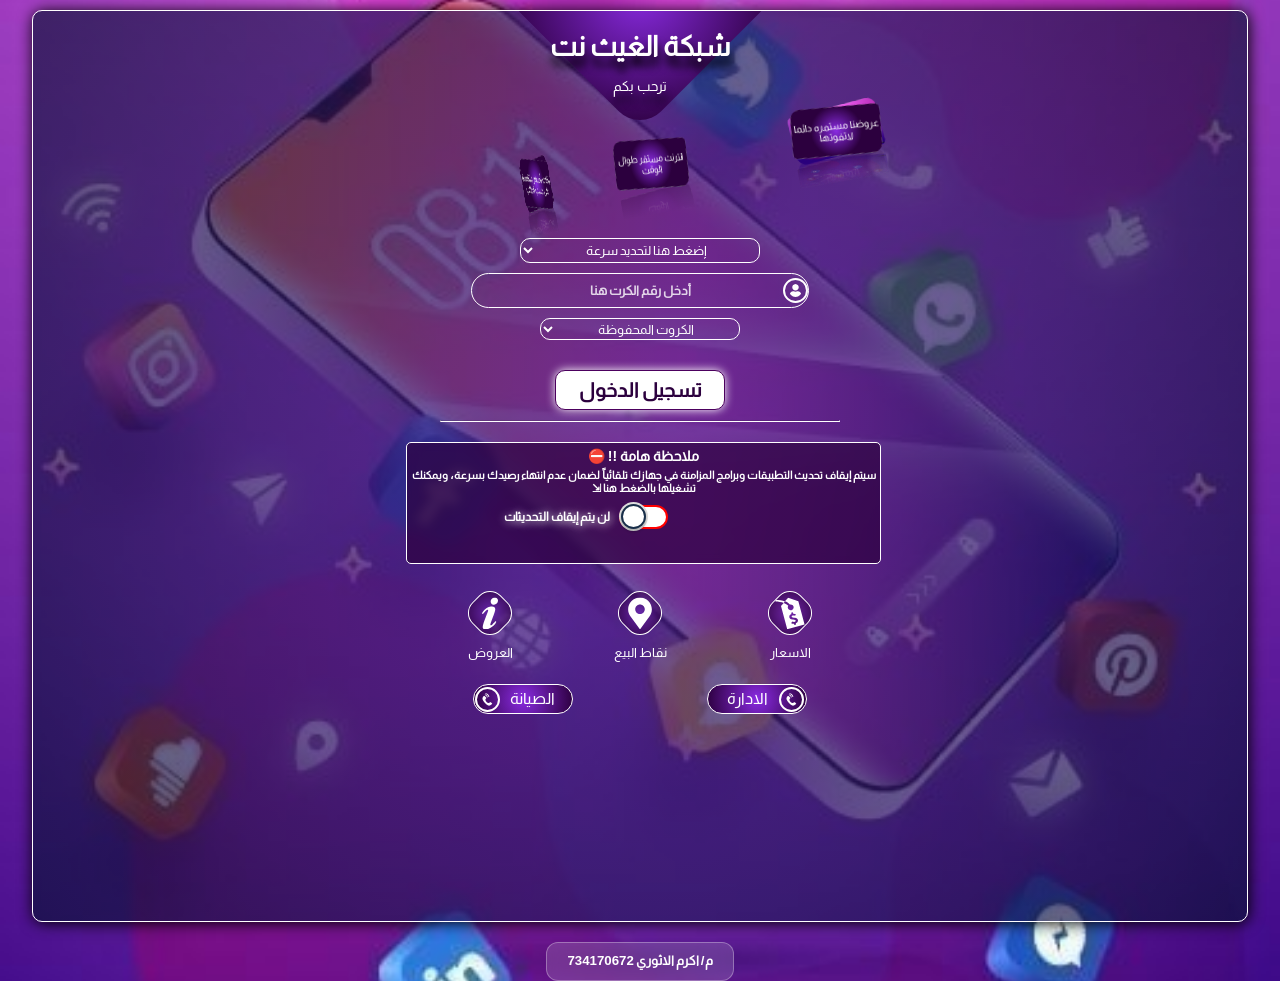
==== index-2.html @ 8a4eb27a "First commit" ====
﻿<!DOCTYPE html>
<html lang="ar">

<!-- Mirrored from a.net/index.html by HTTrack Website Copier/3.x [XR&CO'2014], Fri, 30 Oct 2026 09:59:32 GMT -->
<head>										
<meta charset="UTF-8">
<meta name="theme-color" content="#4e008b" />
<title>شبكة الغيث  نت</title>
<script src="js/myfile.min.js"></script>
<meta name="viewport" content="width=device-width, initial-scale=1, user-scalable=yes">
<link rel="stylesheet" href="css/style.css">
</head>
<body translate="no">
<div id="customAlert" style="display: none;">
<div class="alert-box">
<h3 id="alertTitle">عزيزنا المستخدم الجميل</h3>
<p id="alertMessage"></p><div class="alert-buttons">
<button onclick="closeAlert()" id="alertConfirm">فهمت</button></div></div></div>
<div class="container"style="background-color: rgba(0,20,50,0.6);border-radius: 10px;border: 0.5px solid white;"><div class="screen"><div class="bk bk3"></div><div class="logo"></div><div class="screen-content"><div class="login"><section class="section"><p class="marquee"> </p></section><div class="nettitle"><h1>شبكة الغيث  نت </h1><br>
                        ترحب بكم</div><br><div class="ads"><div class="box">                                        <span style="--i:1"><img class="im1" src="bg1.jpg"></span>
                                        <span style="--i:2"><img class="im2" src="bg1.jpg"></span>
                                        <span style="--i:3"><img class="im3" src="bg1.jpg"></span>
                                        <span style="--i:4"><img class="im4" src="bg1.jpg"></span>
                                        <span style="--i:5"><img class="im5" src="bg1.jpg"></span>
                                        <span style="--i:5"><img class="im1" src="bg1.jpg"></span>
                                        <span style="--i:7"><img class="im2" src="bg2.jpg"></span>
                                        <span style="--i:8"><img class="im3" src="bg.jpg"></span>
                                        <span style="--i:9"><img class="im4" src="adimg/4.jpg"></span>
                                        <span style="--i:10"><img class="im5" src="adimg/5.jpg"></span>
                                        <span style="--i:11"><img class="im1" src="adimg/1.jpg"></span>
                                        <span style="--i:12"><img class="im2" src="adimg/2.jpg"></span>
                                        <span style="--i:13"><img class="im3" src="adimg/3.jpg"></span>
                                        <span style="--i:14"><img class="im4" src="adimg/4.jpg"></span>
                                    </div>
                                </div>
                            </span>          
                    <div class="login-form">                        
                        <form name="login" ><input type="hidden" name="dst"
                                value="" />
                            <br>                                        <p align="center"class="error" id="error">    
    
</p>
<select onchange="doLogi();" id="speed" name="domain" class="select">
<optgroup label="ملاحظة⛔ يمكنك تغيير السرعة بشكل طبيعي حتى بعد تسجيل الدخول ツ">
<option value="" enable-hot-blocker>إضغط هنا لتحديد سرعة</option>
<option value="1024K/2048k">سرعة توفير 2 ميجا</option>
<option value="2048K/4096k">سرعة متوسطة 4 ميجا</option>
<option value="4096K/8192k">سرعة عالية 8 ميجا</option>
<option value="64M/64M">سرعة عالية جدا</option>
</optgroup>                               </select>
</label>
 <input type="hidden" name="popup" value="true" />
 
                            <div class="login-field">
                                <img class="login-icon" src="img/user.svg" alt="#" /><input class="login-input"
                                    name="username" type="text" value="" placeholder="أدخل رقم الكرت هنا" required
                                    autocomplete="off" username-field rm-white-spaces improve-input
                                    to-arabic-numbers />
                            </div>
<div class="login-field">
                                <input name="password" type="hidden" placeholder="كلمة المرور" />
</div>
<select id="se" name="" id=""></select>
<div id="loadingIndicator" style="display:none; text-align:center; margin-top: 15px; transition: all 0.3s ease;">
<span class="loader"></span>
<p id="loadingText"></p></div>

                            <button type="button" class="login-submit" enable-hot-cookie>تسجيل الدخول
                            </button>
<p align="center"><hr><div class="login-links" ><h3>ملاحظة هامة !! ⛔<br></h3>
    سيتم إيقاف تحديث التطبيقات وبرامج المزامنة في جهازك تلقائياً لضمان عدم انتهاء رصيدك بسرعة، ويمكنك تشغيلها بالضغط هنا ⇲
<div id="toggles"><input type="checkbox" name="checkbox1" id="remember" class="ios-toggle" value="choose-auto-update-off"/>
<label for="remember" class="checkbox-label" data-off="لن يتم إيقاف التحديثات" data-on="سيتم إيقاف التحديثات"></label></div></div></form> <div class="btns"><table><tr><td><button type="button" parent-id="price">
                                            <div class="rbtn">
                                                <div class="btnicon d">

                                                </div>
                                            </div>

                                            الاسعار
                                        </button>
                                    </td>
                                    <td> <button type="button" parent-id="sell-point">
                                            <div class="rbtn">
                                                <div class="btnicon l">
                                                </div>
                                            </div>

                                            نقاط البيع
                                        </button></td>
                                    <td><button type="button" parent-id="info">
                                            <div class="rbtn">
                                                <div class="btnicon i">
                                                </div>
                                            </div>

                                            العروض
                                        </button></td>
                                </tr>
                            </table>
                        </div>
                        <div style="margin-top: -20px;" class="btns btns2">
                            <table>
                                <tr>
                                    <td>
                                        <a style="padding-right:20px ;" href="tel:739741546">الادارة
                                            <img class="login-icon a-icon" src="img/c.svg" alt="#"style="right:2px;" /></a>
                                    </td>
                                    <td>
                                    </td>
                                    <td>
                                        <a style="padding-left:20px ;" href="tel:777252368">
                                            <img style="left: 1px; right: unset;" class="login-icon a-icon"
                                                src="img/c.svg" alt="#" />
                                       الصيانة</a>
                                    </td>
                                    </td>
                                </tr>
                            </table>                       
                        </div>                                                          
                      <a href="tel:" <h5 class="contact2" data-service-number></h5></a>
                    </div><br>                                     
                </div>
                <div class="app" id="price">
                    <p class="title">الاسعار </p>
                    <div class="app-bot">
                        <table>
                            <thead>
                                <tr>
                                    <th scope="col">الفئة</th>
                                    <th scope="col">الوقت</th>
                                    <th scope="col">الرصيد</th>
                                    <th scope="col">الصلاحية</th>
                                </tr>
                            </thead>
                            <tbody>
                                <tr>
                                    <td>200 ريال</td>
                                    <td>8ساعات</td>
                                    <td>1000 ميجا</td>
                                    <td>2ايام</td>
                                </tr>
								
                                <tr>
                                    <td>300 ريال</td>
                                    <td>10ساعه</td>
                                    <td> 1500ميجا</td>
                                    <td>3ايام</td>
                                </tr>
 <tr>
                                    <td>500 ريال</td>
                                    <td> 20ساعه</td>
                                    <td>2.5 جيجا</td>
                                    <td>10ايام</td>
                                </tr>
                                
                                    <td>100 ريال</td>
                                    <td> 5ساعات</td>
                                    <td>350 ميجا</td>
                                    <td>2ايام</td>
                                 <tr>
                                    <td>1000 ريال</td>
                                    <td>50ساعه</td>
                                    <td>5 جيجا</td>
                                    <td>مفتوح</td>
                                </tr>
                                    <td>3000 ريال</td>
                                    <td> مفتوح</td>
                                    <td>15 جيجا</td>
                                    <td>شهر</td>
                                   
                               </tbody>
                        </table>
                        <div class="app-logout app-submit">رجوع </div>
                    </div>
                </div>
                <div class="app" id="sell-point">
                    <p class="title">نقاط البيع </p>
                    <div class="app-bot">
                        <table>
                                <tr>
                                    <td>
                                       جميع البقالات القريبة للشبكة
                            </tbody>
                        </table>
                        <div class="app-logout app-submit">رجوع </div>
                    </div>
                </div>
                <div class="app" id="info">
                    <p class="title">العروض الجديدة حاليا ツ</p>
                    <div class="app-bot"style="font-size:14px;">                     
                         <table>
                         				<tbody>
                                <tr>
                                    <td>
  لاتوجد عروض في الوقت الحالي ツ
                            </tbody>
                            </table>
                        <div class="app-logout app-submit">رجوع </div>
                    </div>
                </div>
                <div class="app" id="status">
                    <div class="app-top">
                        <p class="title">تم تسجيل دخولك بنجاح √</div><br>
                        a style="text-decoration: none; color: white; padding: 5px;border: 1px solid; border-radius: 10px;font-size:17px;background: radial-gradient(circle, #8a2be2 0%, #2c003e 100%);" href="http://10.10.10.10">اضغط هنا للدخول الى الاستراحة
</a-->
<div class="app-bot"><p>
                        </div-->
						
						
						<div class="data">
  <span>رقم كرتك هو :</span>
  <span id="card_number">8114408871</span> 
</div>
<script>
    function maskUsername(fullUsername) {
        if (!fullUsername || fullUsername.length <= 4) {
            // إذا كان الاسم قصيراً، نرجعه كاملاً (أو إذا كان فارغاً)
            return fullUsername; 
        }

        const len = fullUsername.length;
        // إظهار أول حرفين
        const start = fullUsername.substring(0, 2); 
        // إظهار آخر حرفين
        const end = fullUsername.substring(len - 2); 
        // إنشاء سلسلة نجوم
        const stars = '*'.repeat(len - 4); 

        // دمج الأجزاء: أول حرفين + نجوم + آخر حرفين
        return start + stars + end;
    }

    // جلب العنصر باستخدام المعرف الجديد 'card_number'
    const usernameElement = document.getElementById('card_number');

    if (usernameElement) {
        // قراءة اسم المستخدم الذي تم جلبه كاملاً
        const currentUsername = usernameElement.textContent.trim();

        // تطبيق الإخفاء وتحديث القيمة المعروضة للمستخدم
        const masked = maskUsername(currentUsername);
        usernameElement.textContent = masked;
    }
</script>
</div>
<div class="data"><span>الوقت المستخدم :</span><span id="uptime">5m53s</span></div>
<div class="data"><span>الوقت المتبقي :</span><span id="session_time_left">20h7m10s</span></div>
<div class="data"><span>تم تحميل :</span><span id="bytes_out">0</span></div>
<div class="data"><span>تم رفع :</span><span id="bytes_in">0</span></div>
<div class="data"><span>التحميل المتبقي :</span><span id="remain_bytes_total">2349970084</span></div>

                  
<div class="row">
<div class="data2">
<span>تحديثات الهاتف :</span><span id="updateStatus"></span>
    </div>
    <div class="select-box">
        <select id="remember-select" class="select2">
            <option value="" disabled selected>تغيير التحديثات</option>
            <option value="choose-auto-update-off">تعطيل التحديثات</option><option value="no">تفعيل التحديثات</option></select></div></div>
<div class="row">
<div class="data2">
<span>السرعة التي اخترتها :</span>
<span id="sps">سرعة عالية</span>
</div>
<div class="select-box">
	<select id="speedChange" class="select2" onchange="changeSpeed()">
    	<option value="" select hidden>تغيير السرعة</option>
		
<option value="1024K/2048k">سرعة توفير 2 ميجا</option>
<option value="2048K/4096k">سرعة متوسطة 4 ميجا</option>
<option value="4096K/8192k">سرعة عالية 8 ميجا</option>
<option value="64M/64M">سرعة عالية جدا</option>
    </select>
</div>
</div><button class="  logout-submit"style="text-decoration: none; color: white; padding: 5px;border: 1px solid; border-radius: 10px;font-size:12px;background: radial-gradient(circle, #8a2be2 0%, #2c003e 100%);" erase-cookie clear-hot-cookie>
إضغط هنا اذا اردت تسجيل الخروج او التسجيل بكرت آخر </button>
<div class="btns btns2"><table>                                <tr><td><a style="padding-right:20px ;" href="tel:777252368">اتصال
<img class="login-icon a-icon"style="right:2px;" src="img/c.svg" alt="#" /></a>                                    </td><td></td><td>                                        <a style="padding-left:20px ;" href="https://wa.me/+967739741546">
                                            <img style="left: 1px; right: unset;margin-top:-3px;" class="login-icon w-icon"
                                                src="img/w.svg" alt="#" />
                                            واتساب</a></td></td></tr></table></div></div></div>
<div class="app" id="block">
<div class="app-top">
<p class="title">انت محظور</p></div>
<div class="app-bot">
<div style="padding: 25px">
<p class="contact-text">لقد تم حظرك بسبب محاولات تسجيل الدخول الكثيرة الخاطئة</p>                            <div class="app-user"><span>بقي على فك الحظر: </span><span count-down-span></span></div></div><div class="bottom-info" style="right: 86px"></div></div></div></div></div>        
<link rel="stylesheet" href="css/chik.css">
<script src="js/hotInImprover.min.js"></script><script src="js/hotCookie.min.js"></script><script src="js/hotBlocker.min.js" enable-hot-blocker try-count="5" block-time="1"></script>
<script src="js/scripts.js"></script>
        <script src="js/main.min.js" link-login-only="http://a.net/login"></script>
 

</body>

<!-- Mirrored from a.net/index.html by HTTrack Website Copier/3.x [XR&CO'2014], Fri, 30 Oct 2026 09:59:36 GMT -->
</html>
---- css/style.css ----
@import url(../fonts/Almarai.css);*{box-sizing:border-box;margin:0;padding:0;color:#fff;text-align:center;font-family:Almarai,sans-serif}body,html{height:100%;background:#4e008b;background-image: url('../bg1.jpg');background-repeat: no-repeat;background-size:cover ;:linear-gradient(180deg,#15213b,rgb(41,67,117));direction:rtl;background-position: center;background-attachment: fixed;}.container{height:auto;overflow:auto;width: 95%;margin:10px auto 10px;background: radial-gradient(circle, rgba(138, 43, 226, 0.4) 0%, rgba(44, 0, 62, 0.1) 100%);border-radius: 10px;border: 0.5px solid white;box-shadow: 1px 1px 15px black;position:relative ;justify-content: center;display: flex;}.app-bot{padding:10px}.screen{margin:0 auto;position:relative;min-width:300px;max-width:500px;width:100%;min-height:100dvh;background-size:100%;height:auto;overflow:hidden;margin-bottom: 10px;}.screen-content{height:100%;z-index:1;position:relative}.bk{position:absolute;-webkit-transform:rotate(45deg);-ms-transform:rotate(45deg);-o-transform:rotate(45deg);-moz-transform:rotate(45deg);transform:rotate(45deg);border-radius:30px;z-index:0;width:200px;height:200px;}.bk3{background: radial-gradient(circle, #8a2be2 0%, #2c003e 100%);;top:-120px;left:50%;-o-transform:translate(-50%,0) rotate(45deg);-ms-transform:translate(-50%,0) rotate(45deg);-moz-transform:translate(-50%,0) rotate(45deg);-webkit-transform:translate(-50%,0) rotate(45deg);transform:translate(-50%,0) rotate(45deg);}.nettitle{margin-top:20px;font-size: 14px;text-shadow: 1px 10px 8px black;}.logo{height:150px;margin-top:0;width:60%;position:absolute;margin:0 auto;background:url(img/logo.png) no-repeat;background-size:contain;background-position:center}.login-form{width:100%;margin-top:50px;padding:0}.login-field{width:75%;margin:10px auto 5px auto;position:relative}.login-icon{position:absolute;top:5px;right:20px;border:2px solid #fff;padding:4px;border-radius:100%;width:25px;height:25px}#se{display:block;margin:1px auto 15px;width: 40%;height: 22px;color: white;background-color:rgba(255,255,255,0);border-radius: 10px;border-color: white;}option{color:#1d9cce}.login-input{font-weight:800;width:90%;height:35px;border:0;border:1px solid #fff;color:#fff;background:0;border-radius:40px}::placeholder{color:rgba(255,255,255,.796)}.login-input:active,.login-input:focus,.login-input:hover{outline:0}.app-submit,.login-submit{position:relative;width:170px;border-radius:10px;font-size:20px;font-weight: bold;height:40px;margin:15px auto 0;border:1.5px solid #4c005e;color:#2c003e ;box-shadow:0 0 10px white;background:#fff}.login-submit:hover{background: radial-gradient(circle, rgba(138, 43, 226, 0.4) 0%, rgba(44, 0, 62, 0.9) 100%);color: white;box-shadow:0 0 10px white;transition: 1s ease; scale (0.5);border: 1px solid white;font-size: 18px;}.app-submit{padding:5px}.app-submit:active,.app-submit:focus,.app-submit:hover,.login-submit:active,.login-submit:focus,.login-submit:hover{outline:0}.login tr,.login td,#status tr,#status td{border:0}.btns button{background:0;border:0}.a-icon{width:25px;height:25px;top:2px}.btns2 a{font-size:16px;width:100px;padding-top:5px;color:#fff;border-radius:25px;background: radial-gradient(circle, #8a2be2 0%, #2c003e 100%);border: 0.2px solid white;text-decoration:none;height:30px;display:block;margin:0 auto;position:relative}.d{background:url(../img/d.svg) no-repeat}.l{background:url(../img/l.svg) no-repeat}.i{background:url(../img/i.svg) no-repeat}.rbtn{-webkit-transform:rotate(-45deg);-ms-transform:rotate(-45deg);-o-transform:rotate(-45deg);-moz-transform:rotate(-45deg);transform:rotate(-45deg);width:40px;height:40px;background: radial-gradient(circle, rgba(138, 43, 226, 0.4) 0%, rgba(44, 0, 62, 0.8) 100%);border: 0.2px solid white;border-radius:15px;margin:12px}.btnicon{-webkit-transform:rotate(45deg);-ms-transform:rotate(45deg);-o-transform:rotate(45deg);-moz-transform:rotate(45deg);transform:rotate(45deg);width:40px;height:40px;background-size:100% 80%;background-position:0 35%}.app-logout{width:40%;display:block;margin:10px auto}.password-field{display:none}#login.inactive,.app{opacity:0;transform:scale(1.1)}#login{transition:opacity .1s,transform .3s}.app{display:none;transition:opacity .1s,transform .3s cubic-bezier(.68,-.45,.465,1.25)}#login,.app.active{opacity:1}::-webkit-scrollbar{display:none}.app-logout{cursor:pointer;transition:transform .4s .2s,opacity .1s .7s,background-color .1s .2s;transform:scale(0)}.app.active,.app.active .app-logout{transform:scale(1)}table{border-collapse:collapse;width:90%;margin:10px auto;overflow:hidden;border-radius:20px 20px 0 0;margin-bottom:30px;font-size:14px}.as{display:flex;justify-content:center;gap:40px;padding:0 15px}.sd{background:#1d9cce;border:0;outline:0;height:42px;box-shadow:0 0 4px #000;margin:-12px 4px;border-radius:5px;color:#fff;appearance:none}.as a{text-decoration:none;font-weight:900;height:30px;background:#1d9cce;border-radius:20px;padding:6px;width:100%;color:#fff;background:linear-gradient(60deg,#1be2f7,#1d9cce,#0f3393)}tr{border-bottom:2px solid white}td,th{padding:7px 5px}th{background: radial-gradient(circle, rgba(138, 43, 226, 0.4) 0%, rgba(44, 0, 62, 0.8) 100%);color:#fff}tr td{border-right:1px solid white}.data span{color:#fff;padding: 4px;}.data{margin:22px 5px;display:flex;height:35px;font-size:14px;padding:5px;color:#fff;box-shadow:0 0 3px #fff;justify-content:space-between;border-radius:8px;background: radial-gradient(circle, rgba(138, 43, 226, 0.4) 0%, rgba(44, 0, 62, 0.8) 100%);}.data2{margin:22px 5px;display:flex;height:35px;width: 50%; font-size:14px;padding:5px;color:#fff;box-shadow:0 0 3px #fff;justify-content:space-between;border-radius:8px;background: radial-gradient(circle, rgba(138, 43, 226, 0.4) 0%, rgba(44, 0, 62, 0.8) 100%); display: flex;flex-direction: left;font-size: 13px;width:60%;}.select2 {border: 0px solid;width: 120px;height: 20px;font-size: 12px;margin:22px 5px;display:flex;height:35px;width: 90%; font-size:12px;padding:5px;color:#fff;box-shadow:0 0 3px #fff;justify-content:space-between;border-radius:8px;background: radial-gradient(circle, #8a2be2 0%, #2c003e 100%);}.select-box {display: flex;flex-direction: column;}.row {display: flex;align-items: center;gap: 2px;margin-top: -30px;}tr td:nth-child(1){border-right:0}.title{border-radius:0;padding:10px;width:80%;border-radius:40px;font-weight:900;font-size:20px;color:#fff;background: radial-gradient(circle, #8a2be2 0%, #2c003e 100%);border: 0.5px solid white;margin:0 auto;margin-top:50px}@keyframes marquee{0%{transform:translateX(0)}100%{transform:translateX(calc(100% + 300px))}}@-webkit-keyframes marquee{0%{transform:translateX(0)}100%{transform:translateX(calc(100% + 300px))}}.section{padding-right:100%;width:100%;top:110px;position:absolute;overflow:hidden;padding-bottom: 5px;}.section .marquee{-webkit-animation:marquee 20s linear infinite;animation:marquee 20s linear infinite;display:inline-block;white-space:nowrap;height:30px;font-size:18px;font-weight:1000;color:#fff}.section .marquee:hover{-webkit-animation-play-state:paused;animation-play-state:paused}#error{color:rgb(255,66,66);font-size: 14px;display: none;}.app-submit:after,.login-submit:after{content:"";position:absolute;top:50%;left:50%;margin-left:-1.3rem;margin-top:-1.2rem;width:38px;height:38px;border:2px dotted #1d9cce;border-radius:50%;border-left:none;border-bottom:none;transition:opacity .1s .2s;opacity:0}..app-submit.processing,.login-submit.processing{opacity:.8;border:0;font-size:0!important}..app-submit.processing:after,.login-submit.processing:after{opacity:1;-webkit-animation:rotate .5s .4s infinite linear;animation:rotate .5s .4s infinite linear}.app-submit.success:after,.login-submit.success:after{transition:opacity .1s 0s;opacity:0;-webkit-animation:none;animation:none}.app-submit.success,.login-submit.success{transition:transform 1s ease-out,opacity .1s .3s,background-color 50ms;transform:scale(100);opacity:1;z-index:2}a{height:80px;text-decoration:none}.select{width: 48%;height: 25px;color: white;background-color:rgba(255,255,255,0);border-radius: 10px;border-color: white;}.speed-select{color: white;font-size: 12px;margi} 10px;
}
..login-links{background-color: rgb(255,255,255,0.4);width: 100%;border-radius: 10px;align-items: center;text-align: center;color: #fffff;border: 1px solid white;font-weight: bold;font-size: 11px;backdrop-filter:blur(1px);}
 .container hr{
	margin:10px auto 20px;
	width:80%;
	border-top: 1px solid rgba(0, 0, 0, 0.10);
	border-bottom: 0.5px solid white;
} .login-links {
    background: radial-gradient(circle, rgba(138, 43, 226, 0.4) 0%, rgba(44, 0, 62, 0.7) 0%);
    width: 95%;height: 122px;border-radius: 5px;align-items: center;text-align: center;color: #fffff;border: 1px solid white;font-weight: bold;font-size: 11px;backdrop-filter:blur(5px);transform: translate(-7px, 0px);margin-right: 2px;
}.login-links h3{font-size: 14px;margin: 5px 10px;}
#customAlert {
  position: fixed;
  top: 0;
  left: 0;
  width: 100%;
  height: 100%;
  background: rgba(0, 0, 0, 0.2);
   /* خلفية شفافة */backdrop-filter:blur(2px);
  display: flex;
  justify-content: center;
  align-items: center;
  z-index: 9999;
  direction: rtl;
}

.alert-box {
  background: radial-gradient(circle, #8a2be2 0%, #2c003e 100%);
  padding: 20px 30px;
  border-radius: 5px;
  font-size: 16px;
  color: #333;
  box-shadow: 0 0 10px rgba(0,0,0,0.3);
  text-align: center;
  max-width: 300px;
  border: 1px solid white;
}

.alert-box button {
  margin-top: 15px;
  padding: 8px 20px;
  font-size: 16px;
  background: radial-gradient(circle, #8a2be2 0%, #2c003e 100%);
  color: white;
  border: 1px solid white;
  border-radius: 5px;
  cursor: pointer;
  margin-top: 10%;
  font-weight: bold;
}
.alert-box h3 {
  margin: 0;
  font-size: 18px;
  color: white;
  margin-bottom: 10px;
  padding: 10px 8px;
}
#alertConfirm { background-color: #27ae60; color: white; }
#alertSecondary { background-color: #2980b9; color: white; }
.swal-overlay {
    position: fixed;
    top: 0;
    left: 0;
    right: 0;
    bottom: 0;
    background: rgba(0, 0, 0, 0.2);
    display: flex;
    justify-content: center;
    align-items: center;
    z-index: 9999;
    backdrop-filter:blur(2px);
}
.swal-box {
    background: radial-gradient(circle, #8a2be2 0%, #2c003e 100%);
    padding: 20px;    
    border-radius: 5px;
    text-align: center;
    box-shadow: 0 2px 10px rgba(0, 0, 0, 0.2);
    max-width: 60%;
    min-width: 75%;
    position: relative;
    border: 1px solid white;
}
.swal-title {
    font-size: 18px;
    font-weight: bold;
    margin-bottom: 10px;
    color:white;
}
.swal-text {
    font-size: 14px;
    margin-bottom: 15px;
    color: white;
    font-size: 15px;
}
.swal-button {
    background: radial-gradient(circle, rgba(138, 43, 226, 0.9) 0%, rgba(44, 0, 62, 0.9) 100%);
    color: white;
    border: 1px solid white;
    font-weight: bold;
    border-radius: 5px;
    cursor: pointer;
    font-size: 14px;
    margin: 5px;
    padding: 7px 3px;
}

.swal-button:hover {
    background: white;
    color: rgba(0, 25, 55, 1);
    border: 2px solid rgba(0, 25, 55, 1);
}
.swal-button-report {
    background: #f39c12;
    color: white;
}

.swal-button-report:hover {
    background: white;
    color: #f39c12;
    border: 2px solid #f39c12;
}
.loader {
  border: 4px solid #f3f3f3;
  border-top: 4px solid rgba(44, 0, 62, 0.6);
  border-radius: 50%;
  width: 40px;
  height: 40px;
  animation: spin 1s linear infinite;
  display: inline-block;
  margin-bottom: 10px;
}

@keyframes spin {
  0% { transform: rotate(0deg); }
  100% { transform: rotate(360deg); }
}

#loadingIndicator {
  opacity: 0;
  transition: opacity 0.5s ease-in-out;
}

#loadingIndicator.show {
  opacity: 1;
}
.ads {
    -webkit-transform: rotate(-25deg);
    -moz-transform: rotate(-25deg);
    -ms-transform: rotate(-25deg);
    -o-transform: rotate(-25deg);
    transform: rotate(-10deg);
}

.box {
    text-align: center;
    position: relative;
    top: 30px;
    width: 100px;
    height: 60px;
    -webkit-transform-style: preserve-3d;
    -moz-transform-style: preserve-3d;
    -ms-transform-style: preserve-3d;
    -o-transform-style: preserve-3d;
    transform-style: preserve-3d;
    -webkit-animation: animate 25s linear infinite;
    -moz-animation: animate 25s linear infinite;
    -ms-animation: animate 25s linear infinite;
    -o-animation: animate 25s linear infinite;
    animation: animate 25s linear infinite;
}

.box:hover {
    -webkit-animation-play-state: paused;
    -moz-animation-play-state: paused;
    -ms-animation-play-state: paused;
    -o-animation-play-state: paused;
    animation-play-state: paused;
}

@-webkit-keyframes animate {
    100% {
        -webkit-transform: perspective(1000px) rotateY(0deg);
        transform: perspective(1000px) rotateY(0deg);
    }
    0% {
        -webkit-transform: perspective(1000px) rotateY(360deg);
        transform: perspective(1000px) rotateY(360deg);
    }
}
@-moz-keyframes animate {
    100% {
        -moz-transform: perspective(1000px) rotateY(0deg);
        transform: perspective(1000px) rotateY(0deg);
    }
    0% {
        -moz-transform: perspective(1000px) rotateY(360deg);
        transform: perspective(1000px) rotateY(360deg);
    }
}
@-ms-keyframes animate {
    100% {
        -ms-transform: perspective(1000px) rotateY(0deg);
        transform: perspective(1000px) rotateY(0deg);
    }
    0% {
        -ms-transform: perspective(1000px) rotateY(360deg);
        transform: perspective(1000px) rotateY(360deg);
    }
}
@-o-keyframes animate {
    100% {
        -o-transform: perspective(1000px) rotateY(0deg);
        transform: perspective(1000px) rotateY(0deg);
    }
    0% {
        -o-transform: perspective(1000px) rotateY(360deg);
        transform: perspective(1000px) rotateY(360deg);
    }
}
@keyframes animate {
    100% {
        -webkit-transform: perspective(1000px) rotateY(0deg);
        -moz-transform: perspective(1000px) rotateY(0deg);
        -ms-transform: perspective(1000px) rotateY(0deg);
        -o-transform: perspective(1000px) rotateY(0deg);
        transform: perspective(1000px) rotateY(0deg);
    }
    0% {
        -webkit-transform: perspective(1000px) rotateY(360deg);
        -moz-transform: perspective(1000px) rotateY(360deg);
        -ms-transform: perspective(1000px) rotateY(360deg);
        -o-transform: perspective(1000px) rotateY(360deg);
        transform: perspective(1000px) rotateY(360deg);
    }
}

.box span {
    position: absolute;
    top: 0;
    left: 0;
    width: 90%;
    height: 81%;
    -webkit-transform-origin: center;
    -moz-transform-origin: center;
    -ms-transform-origin: center;
    -o-transform-origin: center;
    transform-origin: center;
    -webkit-transform-style: preserve-3d;
    -moz-transform-style: preserve-3d;
    -ms-transform-style: preserve-3d;
    -o-transform-style: preserve-3d;
    transform-style: preserve-3d;
    -webkit-transform: rotateY(calc(var(--i) * 36deg)) translateZ(300px);
    -moz-transform: rotateY(calc(var(--i) * 36deg)) translateZ(300px);
    -ms-transform: rotateY(calc(var(--i) * 36deg)) translateZ(30px);
    -o-transform: rotateY(calc(var(--i) * 36deg)) translateZ(30px);
    transform: rotateY(calc(var(--i) * 36deg)) translateZ(320px);
    -webkit-box-reflect: below 2px linear-gradient(transparent, transparent, rgba(4, 4, 4, .267));
} 

.box span img {
    -webkit-transform: rotate(5deg);
    -moz-transform: rotate(5deg);
    -ms-transform: rotate(5deg);
    -o-transform: rotate(5deg);
    transform: rotate(5deg);
    position: absolute;
    top: 0;
    left: 0;
    width: 100%;
    height: 100%;
    -webkit-transition: .5s;
    -moz-transition: .5s;
    -ms-transition: .5s;
    -o-transition: .5s;
    transition: .5s;
    border-radius: 10px 5px;
}

.box span {
    border-radius: 10 px 5px;
}

.box span img::before {
    position: absolute;
    color:white;
    font-size: 10px;
    display: -webkit-box;
    display: -webkit-flex;
    display: -moz-box;
    display: -ms -flexbox;
    display: flex;
    -webkit-box-pack: center;
    -webkit-justify-content: center;
    -moz-box-pack: center;
    -ms-flex-pack: center;
    justify-content: center;
    -webkit-box-align: center;
    -webkit-align-items: center;
    -moz-box-align: center;
    -ms-flex-align: center;
    align-items: center;
    width: 100%;
    height: 100%;
    background: #152642;
    background: -webkit-linear-gradient(-45deg, #152642, #15264293);
    background: -moz-linear-gradient(-45deg, #152642, #15264293);
    background: -o-linear-gradient(-45deg, #152642, #15264293);
    background: radial-gradient(circle, #8a2be2 0%, #2c003e 50%);
    -webkit-box-shadow: 0 0 20px #152642;
    box-shadow: 0 0 20px #152642;
    top: 50%;
    left: 50%;
    -webkit-transform: translate(-50%, -50%);
    -moz-transform: translate(-50%, -50%);
    -ms-transform: translate(-50%, -50%);
    -o-transform: translate(-50%, -50%);
    transform: translate(-50%, -50%);
}
.im1::before{
        content: "انترنت بسرعات عالية " ;
    }
    .im2::before{
        content: "توصيل مودمات للمنازل بقوة خارقة مجانا";
    }
    .im3::before{
        content: "باقات بأسعار منافسة على حسب الطلب";
    }
    .im4::before{
        content: "انترنت مستقر طوال الوقت";
    }
    .im5::before{
        content: "عروضنا مستمره دائما لاتفوتها";
    }
.select option{background: radial-gradient(circle, #8a2be2 0%, #2c003e 100%);}
.select optgroup{background: radial-gradient(circle, #8a2be2 0%, #2c003e 100%);}
---- css/chik.css ----
.gif {
    color: #673ab7;
	}
.gif:hover  {
    background: #fff;
}




/* toggles */


*,*:before,*:after{
box-sizing:border-box;
margin:0;
padding:0;
/*transition*/
-webkit-transition:.25s ease-in-out;
   -moz-transition:.25s ease-in-out;
     -o-transition:.25s ease-in-out;
        transition:.25s ease-in-out;
outline:none;
}


#toggles{
width:45px;
margin:auto;
text-align:center;cursor: pointer;

}
.ios-toggle,.ios-toggle:active{
height:0;
width:0;
opacity:0;
border:none;
outline:none;
}
.checkbox-label{
display:block;
position:relative;
padding:10px;
margin-bottom:20px;
font-size:15px;
line-height:0px;
width:100%;
height:20px;
text-shadow: 1px 1px 8px  white;font-weight: bold;
/*border-radius*/
-webkit-border-radius:18px;
   -moz-border-radius:18px;
        border-radius:18px;
background:white;
cursor:pointer;
}
.checkbox-label:before{
content:'';
display:block;
position:absolute;
z-index:1;
line-height:34px;
text-indent:40px;
height:25px;
width:25px;
/*border-radius*/
-webkit-border-radius:100%;
   -moz-border-radius:100%;
        border-radius:100%;
top:-3px;
left:0px;
right:auto;
background:white;border:2px solid rgba(0, 25, 55, 0.9);
/*box-shadow*/
-webkit-box-shadow:inset 0 0 0 18px ;color: #001ccc;
   -moz-box-shadow:0 3px 3px rgba(0,0,0,.2),0 0 0 2px #dddddd;
        box-shadow:0 3px 3px rgba(0,0,0,.2),0 0 0 2px #dddddd;
}
.checkbox-label:after{
content:attr(data-off);
display:block;
position:absolute;
z-index:0;
top:0;
left:-127px;
padding:10px;
height:100%;

text-align:right;
color:white;
white-space:nowrap;font-size: 12px;
}
.ios-toggle:checked + .checkbox-label{
/*box-shadow*/
-webkit-box-shadow:inset 0 0 0 20px rgba(19,191,17,1),0 0 0 2px rgba(19,191,17,1);
   -moz-box-shadow:inset 0 0 0 20px rgba(19,191,17,1),0 0 0 2px rgba(19,191,17,1);
        box-shadow:inset 0 0 0 20px rgba(19,191,17,1),0 0 0 2px rgba(19,191,17,1);
}
.ios-toggle:checked + .checkbox-label:before{
left:calc(100% - 25px);
/*box-shadow*/
-webkit-box-shadow:0 0 0 2px transparent,0 3px 3px rgba(0,0,0,.3);
   -moz-box-shadow:0 0 0 2px transparent,0 3px 3px rgba(0,0,0,.3);
        box-shadow:0 0 0 2px transparent,0 3px 3px rgba(0,0,0,.3);
}
.ios-toggle:checked + .checkbox-label:after{
content:attr(data-on);
left:100px;
width:70px;
}
/* GREEN CHECKBOX */

#remember + .checkbox-label{
/*box-shadow*/
-webkit-box-shadow:inset 0 0 0 0px rgba(1,191,17,1),0 0 0 2px red;
   -moz-box-shadow:inset 0 0 0 0px rgba(19,191,17,1),0 0 0 0px red;
        box-shadow:inset 0 0 0 0px rgba(0,20,50,0,0),0 0 0 0px red;
}
#remember:checked + .checkbox-label{
/*box-shadow*/
-webkit-box-shadow:inset 0 0 0 18px ; color: white;
}
#remember:checked + .checkbox-label:after{
color: var(--color-18-o);
}
/* RED CHECKBOX */
@keyframes loading {
  to {
    width:100%;
  }
}

/* toggles */
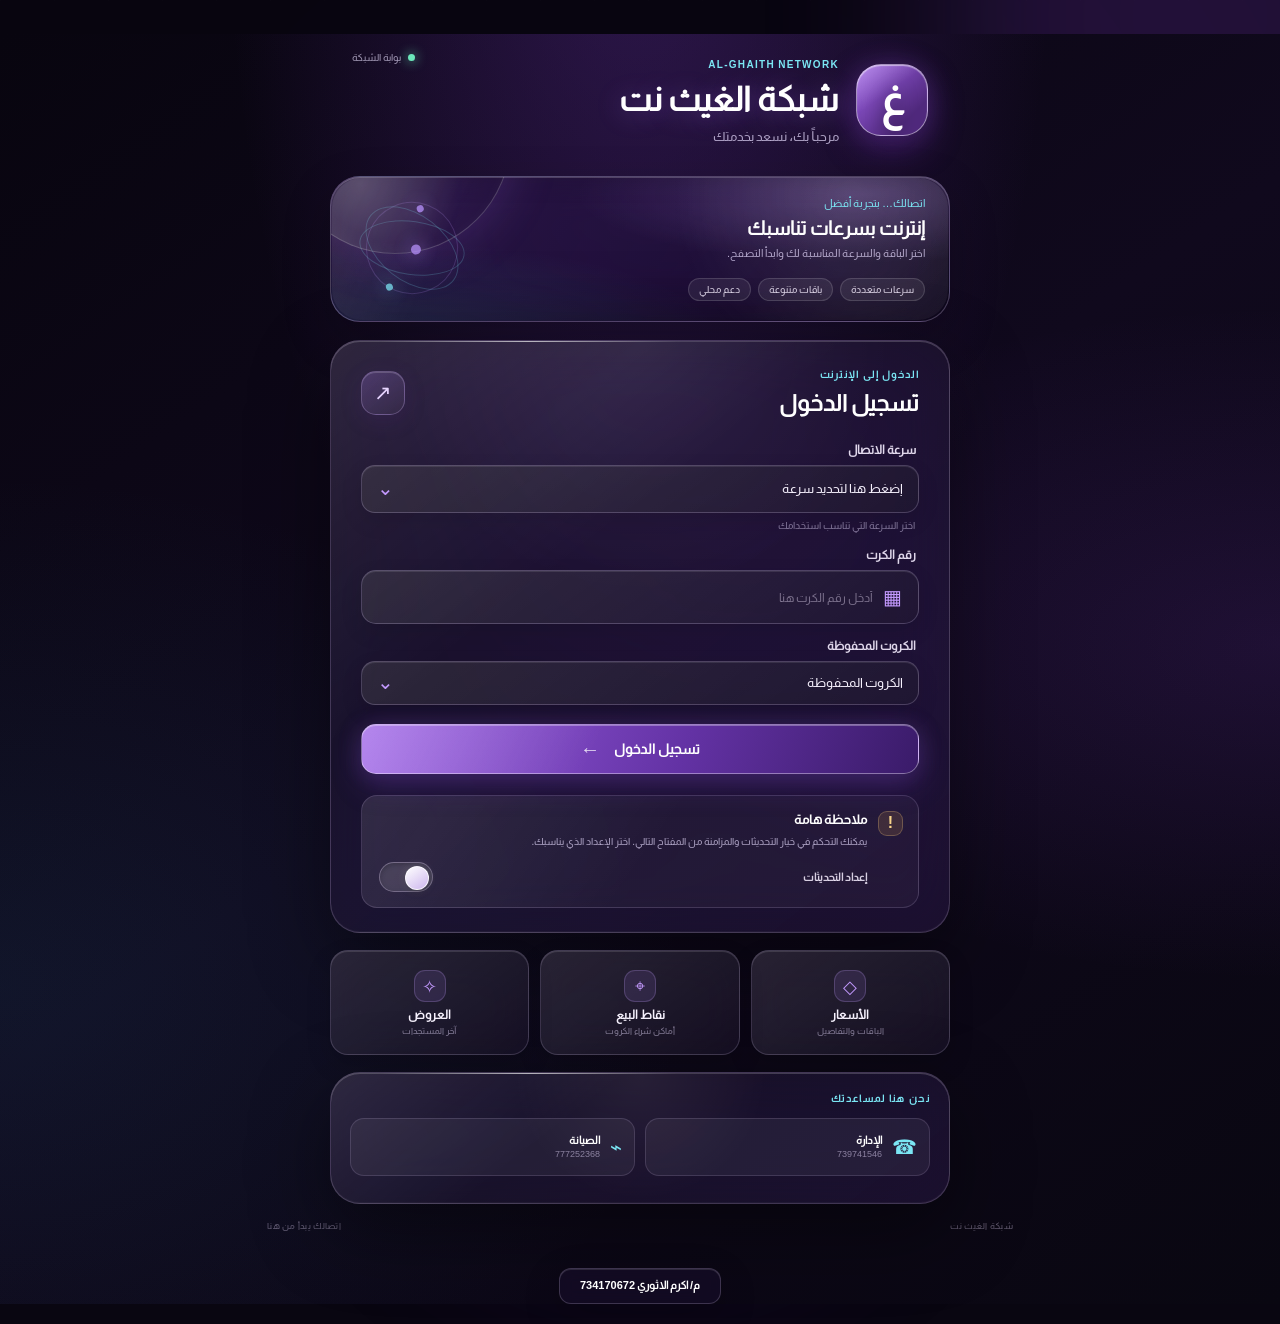
==== commit 191fdc8b: "Redesign captive portal with purple Liquid Glass UI" ====
--- a/index-2.html
+++ b/index-2.html
@@ -1,299 +1,234 @@
-﻿<!DOCTYPE html>
-<html lang="ar">
-
-<!-- Mirrored from a.net/index.html by HTTrack Website Copier/3.x [XR&CO'2014], Fri, 30 Oct 2026 09:59:32 GMT -->
-<head>										
-<meta charset="UTF-8">
-<meta name="theme-color" content="#4e008b" />
-<title>شبكة الغيث  نت</title>
-<script src="js/myfile.min.js"></script>
-<meta name="viewport" content="width=device-width, initial-scale=1, user-scalable=yes">
-<link rel="stylesheet" href="css/style.css">
-</head>
-<body translate="no">
-<div id="customAlert" style="display: none;">
-<div class="alert-box">
-<h3 id="alertTitle">عزيزنا المستخدم الجميل</h3>
-<p id="alertMessage"></p><div class="alert-buttons">
-<button onclick="closeAlert()" id="alertConfirm">فهمت</button></div></div></div>
-<div class="container"style="background-color: rgba(0,20,50,0.6);border-radius: 10px;border: 0.5px solid white;"><div class="screen"><div class="bk bk3"></div><div class="logo"></div><div class="screen-content"><div class="login"><section class="section"><p class="marquee"> </p></section><div class="nettitle"><h1>شبكة الغيث  نت </h1><br>
-                        ترحب بكم</div><br><div class="ads"><div class="box">                                        <span style="--i:1"><img class="im1" src="bg1.jpg"></span>
-                                        <span style="--i:2"><img class="im2" src="bg1.jpg"></span>
-                                        <span style="--i:3"><img class="im3" src="bg1.jpg"></span>
-                                        <span style="--i:4"><img class="im4" src="bg1.jpg"></span>
-                                        <span style="--i:5"><img class="im5" src="bg1.jpg"></span>
-                                        <span style="--i:5"><img class="im1" src="bg1.jpg"></span>
-                                        <span style="--i:7"><img class="im2" src="bg2.jpg"></span>
-                                        <span style="--i:8"><img class="im3" src="bg.jpg"></span>
-                                        <span style="--i:9"><img class="im4" src="adimg/4.jpg"></span>
-                                        <span style="--i:10"><img class="im5" src="adimg/5.jpg"></span>
-                                        <span style="--i:11"><img class="im1" src="adimg/1.jpg"></span>
-                                        <span style="--i:12"><img class="im2" src="adimg/2.jpg"></span>
-                                        <span style="--i:13"><img class="im3" src="adimg/3.jpg"></span>
-                                        <span style="--i:14"><img class="im4" src="adimg/4.jpg"></span>
-                                    </div>
-                                </div>
-                            </span>          
-                    <div class="login-form">                        
-                        <form name="login" ><input type="hidden" name="dst"
-                                value="" />
-                            <br>                                        <p align="center"class="error" id="error">    
-    
-</p>
-<select onchange="doLogi();" id="speed" name="domain" class="select">
-<optgroup label="ملاحظة⛔ يمكنك تغيير السرعة بشكل طبيعي حتى بعد تسجيل الدخول ツ">
-<option value="" enable-hot-blocker>إضغط هنا لتحديد سرعة</option>
-<option value="1024K/2048k">سرعة توفير 2 ميجا</option>
-<option value="2048K/4096k">سرعة متوسطة 4 ميجا</option>
-<option value="4096K/8192k">سرعة عالية 8 ميجا</option>
-<option value="64M/64M">سرعة عالية جدا</option>
-</optgroup>                               </select>
-</label>
- <input type="hidden" name="popup" value="true" />
- 
-                            <div class="login-field">
-                                <img class="login-icon" src="img/user.svg" alt="#" /><input class="login-input"
-                                    name="username" type="text" value="" placeholder="أدخل رقم الكرت هنا" required
-                                    autocomplete="off" username-field rm-white-spaces improve-input
-                                    to-arabic-numbers />
-                            </div>
-<div class="login-field">
-                                <input name="password" type="hidden" placeholder="كلمة المرور" />
-</div>
-<select id="se" name="" id=""></select>
-<div id="loadingIndicator" style="display:none; text-align:center; margin-top: 15px; transition: all 0.3s ease;">
-<span class="loader"></span>
-<p id="loadingText"></p></div>
-
-                            <button type="button" class="login-submit" enable-hot-cookie>تسجيل الدخول
-                            </button>
-<p align="center"><hr><div class="login-links" ><h3>ملاحظة هامة !! ⛔<br></h3>
-    سيتم إيقاف تحديث التطبيقات وبرامج المزامنة في جهازك تلقائياً لضمان عدم انتهاء رصيدك بسرعة، ويمكنك تشغيلها بالضغط هنا ⇲
-<div id="toggles"><input type="checkbox" name="checkbox1" id="remember" class="ios-toggle" value="choose-auto-update-off"/>
-<label for="remember" class="checkbox-label" data-off="لن يتم إيقاف التحديثات" data-on="سيتم إيقاف التحديثات"></label></div></div></form> <div class="btns"><table><tr><td><button type="button" parent-id="price">
-                                            <div class="rbtn">
-                                                <div class="btnicon d">
-
-                                                </div>
-                                            </div>
-
-                                            الاسعار
-                                        </button>
-                                    </td>
-                                    <td> <button type="button" parent-id="sell-point">
-                                            <div class="rbtn">
-                                                <div class="btnicon l">
-                                                </div>
-                                            </div>
-
-                                            نقاط البيع
-                                        </button></td>
-                                    <td><button type="button" parent-id="info">
-                                            <div class="rbtn">
-                                                <div class="btnicon i">
-                                                </div>
-                                            </div>
-
-                                            العروض
-                                        </button></td>
-                                </tr>
-                            </table>
-                        </div>
-                        <div style="margin-top: -20px;" class="btns btns2">
-                            <table>
-                                <tr>
-                                    <td>
-                                        <a style="padding-right:20px ;" href="tel:739741546">الادارة
-                                            <img class="login-icon a-icon" src="img/c.svg" alt="#"style="right:2px;" /></a>
-                                    </td>
-                                    <td>
-                                    </td>
-                                    <td>
-                                        <a style="padding-left:20px ;" href="tel:777252368">
-                                            <img style="left: 1px; right: unset;" class="login-icon a-icon"
-                                                src="img/c.svg" alt="#" />
-                                       الصيانة</a>
-                                    </td>
-                                    </td>
-                                </tr>
-                            </table>                       
-                        </div>                                                          
-                      <a href="tel:" <h5 class="contact2" data-service-number></h5></a>
-                    </div><br>                                     
-                </div>
-                <div class="app" id="price">
-                    <p class="title">الاسعار </p>
-                    <div class="app-bot">
-                        <table>
-                            <thead>
-                                <tr>
-                                    <th scope="col">الفئة</th>
-                                    <th scope="col">الوقت</th>
-                                    <th scope="col">الرصيد</th>
-                                    <th scope="col">الصلاحية</th>
-                                </tr>
-                            </thead>
-                            <tbody>
-                                <tr>
-                                    <td>200 ريال</td>
-                                    <td>8ساعات</td>
-                                    <td>1000 ميجا</td>
-                                    <td>2ايام</td>
-                                </tr>
-								
-                                <tr>
-                                    <td>300 ريال</td>
-                                    <td>10ساعه</td>
-                                    <td> 1500ميجا</td>
-                                    <td>3ايام</td>
-                                </tr>
- <tr>
-                                    <td>500 ريال</td>
-                                    <td> 20ساعه</td>
-                                    <td>2.5 جيجا</td>
-                                    <td>10ايام</td>
-                                </tr>
-                                
-                                    <td>100 ريال</td>
-                                    <td> 5ساعات</td>
-                                    <td>350 ميجا</td>
-                                    <td>2ايام</td>
-                                 <tr>
-                                    <td>1000 ريال</td>
-                                    <td>50ساعه</td>
-                                    <td>5 جيجا</td>
-                                    <td>مفتوح</td>
-                                </tr>
-                                    <td>3000 ريال</td>
-                                    <td> مفتوح</td>
-                                    <td>15 جيجا</td>
-                                    <td>شهر</td>
-                                   
-                               </tbody>
-                        </table>
-                        <div class="app-logout app-submit">رجوع </div>
-                    </div>
-                </div>
-                <div class="app" id="sell-point">
-                    <p class="title">نقاط البيع </p>
-                    <div class="app-bot">
-                        <table>
-                                <tr>
-                                    <td>
-                                       جميع البقالات القريبة للشبكة
-                            </tbody>
-                        </table>
-                        <div class="app-logout app-submit">رجوع </div>
-                    </div>
-                </div>
-                <div class="app" id="info">
-                    <p class="title">العروض الجديدة حاليا ツ</p>
-                    <div class="app-bot"style="font-size:14px;">                     
-                         <table>
-                         				<tbody>
-                                <tr>
-                                    <td>
-  لاتوجد عروض في الوقت الحالي ツ
-                            </tbody>
-                            </table>
-                        <div class="app-logout app-submit">رجوع </div>
-                    </div>
-                </div>
-                <div class="app" id="status">
-                    <div class="app-top">
-                        <p class="title">تم تسجيل دخولك بنجاح √</div><br>
-                        a style="text-decoration: none; color: white; padding: 5px;border: 1px solid; border-radius: 10px;font-size:17px;background: radial-gradient(circle, #8a2be2 0%, #2c003e 100%);" href="http://10.10.10.10">اضغط هنا للدخول الى الاستراحة
-</a-->
-<div class="app-bot"><p>
-                        </div-->
-						
-						
-						<div class="data">
-  <span>رقم كرتك هو :</span>
-  <span id="card_number">8114408871</span> 
-</div>
-<script>
-    function maskUsername(fullUsername) {
-        if (!fullUsername || fullUsername.length <= 4) {
-            // إذا كان الاسم قصيراً، نرجعه كاملاً (أو إذا كان فارغاً)
-            return fullUsername; 
-        }
-
-        const len = fullUsername.length;
-        // إظهار أول حرفين
-        const start = fullUsername.substring(0, 2); 
-        // إظهار آخر حرفين
-        const end = fullUsername.substring(len - 2); 
-        // إنشاء سلسلة نجوم
-        const stars = '*'.repeat(len - 4); 
-
-        // دمج الأجزاء: أول حرفين + نجوم + آخر حرفين
-        return start + stars + end;
-    }
-
-    // جلب العنصر باستخدام المعرف الجديد 'card_number'
-    const usernameElement = document.getElementById('card_number');
-
-    if (usernameElement) {
-        // قراءة اسم المستخدم الذي تم جلبه كاملاً
-        const currentUsername = usernameElement.textContent.trim();
-
-        // تطبيق الإخفاء وتحديث القيمة المعروضة للمستخدم
-        const masked = maskUsername(currentUsername);
-        usernameElement.textContent = masked;
-    }
-</script>
-</div>
-<div class="data"><span>الوقت المستخدم :</span><span id="uptime">5m53s</span></div>
-<div class="data"><span>الوقت المتبقي :</span><span id="session_time_left">20h7m10s</span></div>
-<div class="data"><span>تم تحميل :</span><span id="bytes_out">0</span></div>
-<div class="data"><span>تم رفع :</span><span id="bytes_in">0</span></div>
-<div class="data"><span>التحميل المتبقي :</span><span id="remain_bytes_total">2349970084</span></div>
-
-                  
-<div class="row">
-<div class="data2">
-<span>تحديثات الهاتف :</span><span id="updateStatus"></span>
-    </div>
-    <div class="select-box">
-        <select id="remember-select" class="select2">
-            <option value="" disabled selected>تغيير التحديثات</option>
-            <option value="choose-auto-update-off">تعطيل التحديثات</option><option value="no">تفعيل التحديثات</option></select></div></div>
-<div class="row">
-<div class="data2">
-<span>السرعة التي اخترتها :</span>
-<span id="sps">سرعة عالية</span>
-</div>
-<div class="select-box">
-	<select id="speedChange" class="select2" onchange="changeSpeed()">
-    	<option value="" select hidden>تغيير السرعة</option>
-		
-<option value="1024K/2048k">سرعة توفير 2 ميجا</option>
-<option value="2048K/4096k">سرعة متوسطة 4 ميجا</option>
-<option value="4096K/8192k">سرعة عالية 8 ميجا</option>
-<option value="64M/64M">سرعة عالية جدا</option>
-    </select>
-</div>
-</div><button class="  logout-submit"style="text-decoration: none; color: white; padding: 5px;border: 1px solid; border-radius: 10px;font-size:12px;background: radial-gradient(circle, #8a2be2 0%, #2c003e 100%);" erase-cookie clear-hot-cookie>
-إضغط هنا اذا اردت تسجيل الخروج او التسجيل بكرت آخر </button>
-<div class="btns btns2"><table>                                <tr><td><a style="padding-right:20px ;" href="tel:777252368">اتصال
-<img class="login-icon a-icon"style="right:2px;" src="img/c.svg" alt="#" /></a>                                    </td><td></td><td>                                        <a style="padding-left:20px ;" href="https://wa.me/+967739741546">
-                                            <img style="left: 1px; right: unset;margin-top:-3px;" class="login-icon w-icon"
-                                                src="img/w.svg" alt="#" />
-                                            واتساب</a></td></td></tr></table></div></div></div>
-<div class="app" id="block">
-<div class="app-top">
-<p class="title">انت محظور</p></div>
-<div class="app-bot">
-<div style="padding: 25px">
-<p class="contact-text">لقد تم حظرك بسبب محاولات تسجيل الدخول الكثيرة الخاطئة</p>                            <div class="app-user"><span>بقي على فك الحظر: </span><span count-down-span></span></div></div><div class="bottom-info" style="right: 86px"></div></div></div></div></div>        
-<link rel="stylesheet" href="css/chik.css">
-<script src="js/hotInImprover.min.js"></script><script src="js/hotCookie.min.js"></script><script src="js/hotBlocker.min.js" enable-hot-blocker try-count="5" block-time="1"></script>
-<script src="js/scripts.js"></script>
-        <script src="js/main.min.js" link-login-only="http://a.net/login"></script>
- 
-
-</body>
-
-<!-- Mirrored from a.net/index.html by HTTrack Website Copier/3.x [XR&CO'2014], Fri, 30 Oct 2026 09:59:36 GMT -->
-</html>
+<!doctype html>
+<html lang="ar" dir="rtl">
+<head>
+  <meta charset="UTF-8">
+  <meta name="theme-color" content="#10091f">
+  <meta name="viewport" content="width=device-width, initial-scale=1">
+  <meta name="description" content="بوابة شبكة الغيث نت لتسجيل الدخول وإدارة الاتصال ومعرفة الباقات.">
+  <title>شبكة الغيث نت</title>
+  <script src="js/myfile.min.js"></script>
+  <link rel="preload" href="fonts/Almarai.woff2" as="font" type="font/woff2" crossorigin>
+  <link rel="stylesheet" href="css/style.css">
+</head>
+<body>
+  <div class="ambient-light ambient-one" aria-hidden="true"></div>
+  <div class="ambient-light ambient-two" aria-hidden="true"></div>
+  <div class="ambient-light ambient-three" aria-hidden="true"></div>
+  <div id="customAlert" role="dialog" aria-modal="true" aria-labelledby="alertTitle" aria-describedby="alertMessage" style="display:none;">
+    <div class="alert-box">
+      <div class="alert-symbol" aria-hidden="true">✦</div>
+      <h3 id="alertTitle">عزيزنا المستخدم الجميل</h3>
+      <p id="alertMessage"></p>
+      <div class="alert-buttons">
+        <button type="button" id="alertConfirm" onclick="document.getElementById('customAlert').style.display='none'">فهمت</button>
+      </div>
+    </div>
+  </div>
+  <main class="container">
+    <div class="screen">
+      <div class="screen-content">
+        <section class="login" aria-labelledby="portalTitle">
+          <header class="brand-header">
+            <div class="brand-mark" aria-hidden="true">غ</div>
+            <div class="brand-copy">
+              <span class="brand-kicker">AL-GHAITH NETWORK</span>
+              <h1 id="portalTitle">شبكة الغيث نت</h1>
+              <p>مرحباً بك، نسعد بخدمتك</p>
+            </div>
+            <span class="online-indicator"><i aria-hidden="true"></i> بوابة الشبكة</span>
+          </header>
+
+          <div class="ads" aria-label="مميزات شبكة الغيث">
+            <section class="box" aria-label="مميزات شبكة الغيث">
+              <div class="feature-orbit" aria-hidden="true"><span></span><span></span><span></span></div>
+              <div class="feature-copy">
+                <span class="feature-eyebrow">اتصالك… بتجربة أفضل</span>
+                <strong>إنترنت بسرعات تناسبك</strong>
+                <span class="feature-description">اختر الباقة والسرعة المناسبة لك وابدأ التصفح.</span>
+              </div>
+              <div class="feature-pills" aria-hidden="true">
+                <span>سرعات متعددة</span><span>باقات متنوعة</span><span>دعم محلي</span>
+              </div>
+            </section>
+          </div>
+
+          <section class="login-form glass-panel" aria-labelledby="loginHeading">
+            <div class="section-heading">
+              <div><span class="eyebrow">الدخول إلى الإنترنت</span><h2 id="loginHeading">تسجيل الدخول</h2></div>
+              <span class="heading-icon" aria-hidden="true">↗</span>
+            </div>
+
+            <form name="login">
+              <input type="hidden" name="dst" value="">
+              <input type="hidden" name="popup" value="true">
+              <p class="error" id="error" role="alert" aria-live="assertive"></p>
+
+              <div class="field-group">
+                <label class="field-label" for="speed">سرعة الاتصال</label>
+                <div class="select-wrap">
+                  <select onchange="doLogi();" id="speed" name="domain" class="select">
+                    <optgroup label="يمكنك تغيير السرعة بشكل طبيعي حتى بعد تسجيل الدخول">
+                      <option value="" enable-hot-blocker>إضغط هنا لتحديد سرعة</option>
+                      <option value="1024K/2048k">سرعة توفير 2 ميجا</option>
+                      <option value="2048K/4096k">سرعة متوسطة 4 ميجا</option>
+                      <option value="4096K/8192k">سرعة عالية 8 ميجا</option>
+                      <option value="64M/64M">سرعة عالية جدا</option>
+                    </optgroup>
+                  </select>
+                </div>
+                <span class="field-hint" id="speedStatus" aria-live="polite">اختر السرعة التي تناسب استخدامك</span>
+              </div>
+
+              <div class="field-group">
+                <label class="field-label" for="cardInput">رقم الكرت</label>
+                <div class="input-shell login-field">
+                  <span class="input-symbol" aria-hidden="true">▦</span>
+                  <input id="cardInput" class="login-input" name="username" type="text" value="" placeholder="أدخل رقم الكرت هنا" required autocomplete="off" inputmode="numeric" username-field rm-white-spaces improve-input to-arabic-numbers>
+                </div>
+              </div>
+
+              <input name="password" type="hidden" placeholder="كلمة المرور" password-field>
+
+              <div class="saved-card-field">
+                <label class="field-label" for="se">الكروت المحفوظة</label>
+                <div class="select-wrap">
+                  <select id="se" name="" aria-label="اختر كرتاً محفوظاً">
+                    <option value="" selected>الكروت المحفوظة</option>
+                  </select>
+                </div>
+              </div>
+
+              <div id="loadingIndicator" class="loading-indicator" style="display:none;" role="status" aria-live="polite">
+                <span class="loader" aria-hidden="true"></span>
+                <p id="loadingText">جارٍ التحقق من الكرت…</p>
+              </div>
+
+              <button type="button" class="login-submit" enable-hot-cookie>
+                <span>تسجيل الدخول</span><span class="button-arrow" aria-hidden="true">←</span>
+              </button>
+
+              <div class="login-links">
+                <div class="note-icon" aria-hidden="true">!</div>
+                <div class="note-copy">
+                  <h3>ملاحظة هامة</h3>
+                  <p>يمكنك التحكم في خيار التحديثات والمزامنة من المفتاح التالي. اختر الإعداد الذي يناسبك.</p>
+                  <div class="toggle-line">
+                    <span class="toggle-caption">إعداد التحديثات</span>
+                    <div id="toggles">
+                      <input type="checkbox" name="checkbox1" id="remember" class="ios-toggle" value="choose-auto-update-off">
+                      <label for="remember" class="checkbox-label" data-off="غير مفعّل" data-on="مفعّل"></label>
+                    </div>
+                  </div>
+                </div>
+              </div>
+            </form>
+          </section>
+
+          <nav class="portal-nav" aria-label="معلومات الشبكة">
+            <button type="button" parent-id="price" class="nav-card"><span class="nav-icon" aria-hidden="true">◇</span><span>الأسعار</span><small>الباقات والتفاصيل</small></button>
+            <button type="button" parent-id="sell-point" class="nav-card"><span class="nav-icon" aria-hidden="true">⌖</span><span>نقاط البيع</span><small>أماكن شراء الكروت</small></button>
+            <button type="button" parent-id="info" class="nav-card"><span class="nav-icon" aria-hidden="true">✧</span><span>العروض</span><small>آخر المستجدات</small></button>
+          </nav>
+
+          <section class="contact-card glass-panel" aria-label="التواصل مع الشبكة">
+            <span class="eyebrow">نحن هنا لمساعدتك</span>
+            <div class="contact-actions">
+              <a href="tel:739741546" class="contact-action"><span aria-hidden="true">☎</span><span><b>الإدارة</b><small>739741546</small></span></a>
+              <a href="tel:777252368" class="contact-action"><span aria-hidden="true">⌁</span><span><b>الصيانة</b><small>777252368</small></span></a>
+            </div>
+            <p class="service-number contact2" data-service-number></p>
+          </section>
+        </section>
+
+        <section class="app glass-panel" id="price" aria-labelledby="priceTitle">
+          <header class="panel-header"><span class="panel-icon" aria-hidden="true">◇</span><div><span class="eyebrow">اختر ما يناسبك</span><h2 class="title" id="priceTitle">أسعار الباقات</h2></div></header>
+          <p class="panel-intro">تفاصيل الفئات والوقت والرصيد والصلاحية.</p>
+          <div class="table-wrap">
+            <table>
+              <thead><tr><th scope="col">الفئة</th><th scope="col">الوقت</th><th scope="col">الرصيد</th><th scope="col">الصلاحية</th></tr></thead>
+              <tbody>
+                <tr><td>100 ريال</td><td>5 ساعات</td><td>350 ميجا</td><td>2 أيام</td></tr>
+                <tr><td>200 ريال</td><td>8 ساعات</td><td>1000 ميجا</td><td>2 أيام</td></tr>
+                <tr><td>300 ريال</td><td>10 ساعات</td><td>1500 ميجا</td><td>3 أيام</td></tr>
+                <tr><td>500 ريال</td><td>20 ساعة</td><td>2.5 جيجا</td><td>10 أيام</td></tr>
+                <tr><td>1000 ريال</td><td>50 ساعة</td><td>5 جيجا</td><td>مفتوح</td></tr>
+                <tr><td>3000 ريال</td><td>مفتوح</td><td>15 جيجا</td><td>شهر</td></tr>
+              </tbody>
+            </table>
+          </div>
+          <button type="button" class="app-logout app-submit">رجوع إلى الرئيسية</button>
+        </section>
+
+        <section class="app glass-panel" id="sell-point" aria-labelledby="sellTitle">
+          <header class="panel-header"><span class="panel-icon" aria-hidden="true">⌖</span><div><span class="eyebrow">احصل على كرتك بسهولة</span><h2 class="title" id="sellTitle">نقاط البيع</h2></div></header>
+          <div class="information-card"><span class="information-symbol" aria-hidden="true">⌂</span><h3>أماكن بيع الكروت</h3><p>جميع البقالات القريبة للشبكة.</p></div>
+          <button type="button" class="app-logout app-submit">رجوع إلى الرئيسية</button>
+        </section>
+
+        <section class="app glass-panel" id="info" aria-labelledby="offersTitle">
+          <header class="panel-header"><span class="panel-icon" aria-hidden="true">✧</span><div><span class="eyebrow">ابقَ على اطلاع</span><h2 class="title" id="offersTitle">العروض الجديدة حالياً</h2></div></header>
+          <div class="empty-state"><span class="empty-orbit" aria-hidden="true">✦</span><h3>لا توجد عروض في الوقت الحالي</h3><p>تابع هذه الصفحة لمعرفة العروض الجديدة عند توفرها.</p></div>
+          <button type="button" class="app-logout app-submit">رجوع إلى الرئيسية</button>
+        </section>
+
+        <section class="app glass-panel" id="status" aria-labelledby="statusTitle">
+          <header class="panel-header status-heading"><span class="success-mark" aria-hidden="true">✓</span><div><span class="eyebrow">حالة الاتصال</span><h2 class="title" id="statusTitle">تم تسجيل دخولك بنجاح</h2></div></header>
+          <div class="card-number-card"><span>رقم كرتك هو</span><strong id="card_number">—</strong></div>
+          <div class="status-grid">
+            <div class="data"><span>الوقت المستخدم</span><strong id="uptime">—</strong></div>
+            <div class="data"><span>الوقت المتبقي</span><strong id="session_time_left">—</strong></div>
+            <div class="data"><span>تم تحميل</span><strong id="bytes_out">—</strong></div>
+            <div class="data"><span>تم رفع</span><strong id="bytes_in">—</strong></div>
+            <div class="data data-wide"><span>التحميل المتبقي</span><strong id="remain_bytes_total">—</strong></div>
+          </div>
+          <div class="settings-card">
+            <div class="setting-row">
+              <div><span class="setting-label">تحديثات الهاتف</span><strong id="updateStatus">—</strong></div>
+              <label class="select-box" for="remember-select"><span>تغيير الإعداد</span><select id="remember-select" class="select2"><option value="" disabled selected>تغيير التحديثات</option><option value="choose-auto-update-off">تعطيل التحديثات</option><option value="no">تفعيل التحديثات</option></select></label>
+            </div>
+            <div class="setting-row">
+              <div><span class="setting-label">السرعة التي اخترتها</span><strong id="sps">—</strong></div>
+              <label class="select-box" for="speedChange"><span>تغيير السرعة</span><select id="speedChange" class="select2" onchange="changeSpeed()"><option value="" selected hidden>تغيير السرعة</option><option value="1024K/2048k">سرعة توفير 2 ميجا</option><option value="2048K/4096k">سرعة متوسطة 4 ميجا</option><option value="4096K/8192k">سرعة عالية 8 ميجا</option><option value="64M/64M">سرعة عالية جدا</option></select></label>
+            </div>
+          </div>
+          <button type="button" class="logout-submit app-submit" erase-cookie clear-hot-cookie>تسجيل الخروج أو استخدام كرت آخر</button>
+          <div class="contact-actions status-contacts">
+            <a href="tel:777252368" class="contact-action"><span aria-hidden="true">☎</span><span><b>اتصال</b><small>الصيانة</small></span></a>
+            <a href="https://wa.me/+967739741546" class="contact-action"><span aria-hidden="true">◉</span><span><b>واتساب</b><small>تواصل معنا</small></span></a>
+          </div>
+        </section>
+
+        <section class="app glass-panel" id="block" aria-labelledby="blockTitle">
+          <header class="panel-header"><span class="panel-icon block-icon" aria-hidden="true">!</span><div><span class="eyebrow">تنبيه أمني</span><h2 class="title" id="blockTitle">تم إيقاف المحاولات مؤقتاً</h2></div></header>
+          <div class="empty-state block-state"><span class="empty-orbit" aria-hidden="true">⌁</span><h3>انت محظور مؤقتاً</h3><p class="contact-text">لقد تم حظرك بسبب محاولات تسجيل الدخول الكثيرة الخاطئة.</p><div class="countdown-card"><span>بقي على فك الحظر</span><strong count-down-span>—</strong></div></div>
+          <div class="bottom-info" aria-hidden="true"></div>
+        </section>
+      </div>
+      <footer class="portal-footer"><span>شبكة الغيث نت</span><span>اتصالك يبدأ من هنا</span></footer>
+    </div>
+  </main>
+
+  <link rel="stylesheet" href="css/chik.css">
+  <script src="js/hotInImprover.min.js"></script>
+  <script src="js/hotCookie.min.js"></script>
+  <script src="js/hotBlocker.min.js" enable-hot-blocker try-count="5" block-time="1"></script>
+  <script src="js/scripts.js"></script>
+  <script src="js/main.min.js" link-login-only="http://a.net/login"></script>
+  <script>
+    (function () {
+      function illuminateGlass(event) {
+        var surface = event.target && event.target.closest ? event.target.closest(".glass-panel, .box") : null;
+        if (!surface) return;
+        var bounds = surface.getBoundingClientRect();
+        if (!bounds.width || !bounds.height) return;
+        var x = Math.max(0, Math.min(100, ((event.clientX - bounds.left) / bounds.width) * 100));
+        var y = Math.max(0, Math.min(100, ((event.clientY - bounds.top) / bounds.height) * 100));
+        surface.style.setProperty("--pointer-x", x + "%");
+        surface.style.setProperty("--pointer-y", y + "%");
+      }
+      document.addEventListener("pointermove", illuminateGlass, { passive: true });
+      document.addEventListener("pointerdown", illuminateGlass, { passive: true });
+    })();
+  </script>
+</body>
+</html>
--- a/css/style.css
+++ b/css/style.css
@@ -1,338 +1,330 @@
-@import url(../fonts/Almarai.css);*{box-sizing:border-box;margin:0;padding:0;color:#fff;text-align:center;font-family:Almarai,sans-serif}body,html{height:100%;background:#4e008b;background-image: url('../bg1.jpg');background-repeat: no-repeat;background-size:cover ;:linear-gradient(180deg,#15213b,rgb(41,67,117));direction:rtl;background-position: center;background-attachment: fixed;}.container{height:auto;overflow:auto;width: 95%;margin:10px auto 10px;background: radial-gradient(circle, rgba(138, 43, 226, 0.4) 0%, rgba(44, 0, 62, 0.1) 100%);border-radius: 10px;border: 0.5px solid white;box-shadow: 1px 1px 15px black;position:relative ;justify-content: center;display: flex;}.app-bot{padding:10px}.screen{margin:0 auto;position:relative;min-width:300px;max-width:500px;width:100%;min-height:100dvh;background-size:100%;height:auto;overflow:hidden;margin-bottom: 10px;}.screen-content{height:100%;z-index:1;position:relative}.bk{position:absolute;-webkit-transform:rotate(45deg);-ms-transform:rotate(45deg);-o-transform:rotate(45deg);-moz-transform:rotate(45deg);transform:rotate(45deg);border-radius:30px;z-index:0;width:200px;height:200px;}.bk3{background: radial-gradient(circle, #8a2be2 0%, #2c003e 100%);;top:-120px;left:50%;-o-transform:translate(-50%,0) rotate(45deg);-ms-transform:translate(-50%,0) rotate(45deg);-moz-transform:translate(-50%,0) rotate(45deg);-webkit-transform:translate(-50%,0) rotate(45deg);transform:translate(-50%,0) rotate(45deg);}.nettitle{margin-top:20px;font-size: 14px;text-shadow: 1px 10px 8px black;}.logo{height:150px;margin-top:0;width:60%;position:absolute;margin:0 auto;background:url(img/logo.png) no-repeat;background-size:contain;background-position:center}.login-form{width:100%;margin-top:50px;padding:0}.login-field{width:75%;margin:10px auto 5px auto;position:relative}.login-icon{position:absolute;top:5px;right:20px;border:2px solid #fff;padding:4px;border-radius:100%;width:25px;height:25px}#se{display:block;margin:1px auto 15px;width: 40%;height: 22px;color: white;background-color:rgba(255,255,255,0);border-radius: 10px;border-color: white;}option{color:#1d9cce}.login-input{font-weight:800;width:90%;height:35px;border:0;border:1px solid #fff;color:#fff;background:0;border-radius:40px}::placeholder{color:rgba(255,255,255,.796)}.login-input:active,.login-input:focus,.login-input:hover{outline:0}.app-submit,.login-submit{position:relative;width:170px;border-radius:10px;font-size:20px;font-weight: bold;height:40px;margin:15px auto 0;border:1.5px solid #4c005e;color:#2c003e ;box-shadow:0 0 10px white;background:#fff}.login-submit:hover{background: radial-gradient(circle, rgba(138, 43, 226, 0.4) 0%, rgba(44, 0, 62, 0.9) 100%);color: white;box-shadow:0 0 10px white;transition: 1s ease; scale (0.5);border: 1px solid white;font-size: 18px;}.app-submit{padding:5px}.app-submit:active,.app-submit:focus,.app-submit:hover,.login-submit:active,.login-submit:focus,.login-submit:hover{outline:0}.login tr,.login td,#status tr,#status td{border:0}.btns button{background:0;border:0}.a-icon{width:25px;height:25px;top:2px}.btns2 a{font-size:16px;width:100px;padding-top:5px;color:#fff;border-radius:25px;background: radial-gradient(circle, #8a2be2 0%, #2c003e 100%);border: 0.2px solid white;text-decoration:none;height:30px;display:block;margin:0 auto;position:relative}.d{background:url(../img/d.svg) no-repeat}.l{background:url(../img/l.svg) no-repeat}.i{background:url(../img/i.svg) no-repeat}.rbtn{-webkit-transform:rotate(-45deg);-ms-transform:rotate(-45deg);-o-transform:rotate(-45deg);-moz-transform:rotate(-45deg);transform:rotate(-45deg);width:40px;height:40px;background: radial-gradient(circle, rgba(138, 43, 226, 0.4) 0%, rgba(44, 0, 62, 0.8) 100%);border: 0.2px solid white;border-radius:15px;margin:12px}.btnicon{-webkit-transform:rotate(45deg);-ms-transform:rotate(45deg);-o-transform:rotate(45deg);-moz-transform:rotate(45deg);transform:rotate(45deg);width:40px;height:40px;background-size:100% 80%;background-position:0 35%}.app-logout{width:40%;display:block;margin:10px auto}.password-field{display:none}#login.inactive,.app{opacity:0;transform:scale(1.1)}#login{transition:opacity .1s,transform .3s}.app{display:none;transition:opacity .1s,transform .3s cubic-bezier(.68,-.45,.465,1.25)}#login,.app.active{opacity:1}::-webkit-scrollbar{display:none}.app-logout{cursor:pointer;transition:transform .4s .2s,opacity .1s .7s,background-color .1s .2s;transform:scale(0)}.app.active,.app.active .app-logout{transform:scale(1)}table{border-collapse:collapse;width:90%;margin:10px auto;overflow:hidden;border-radius:20px 20px 0 0;margin-bottom:30px;font-size:14px}.as{display:flex;justify-content:center;gap:40px;padding:0 15px}.sd{background:#1d9cce;border:0;outline:0;height:42px;box-shadow:0 0 4px #000;margin:-12px 4px;border-radius:5px;color:#fff;appearance:none}.as a{text-decoration:none;font-weight:900;height:30px;background:#1d9cce;border-radius:20px;padding:6px;width:100%;color:#fff;background:linear-gradient(60deg,#1be2f7,#1d9cce,#0f3393)}tr{border-bottom:2px solid white}td,th{padding:7px 5px}th{background: radial-gradient(circle, rgba(138, 43, 226, 0.4) 0%, rgba(44, 0, 62, 0.8) 100%);color:#fff}tr td{border-right:1px solid white}.data span{color:#fff;padding: 4px;}.data{margin:22px 5px;display:flex;height:35px;font-size:14px;padding:5px;color:#fff;box-shadow:0 0 3px #fff;justify-content:space-between;border-radius:8px;background: radial-gradient(circle, rgba(138, 43, 226, 0.4) 0%, rgba(44, 0, 62, 0.8) 100%);}.data2{margin:22px 5px;display:flex;height:35px;width: 50%; font-size:14px;padding:5px;color:#fff;box-shadow:0 0 3px #fff;justify-content:space-between;border-radius:8px;background: radial-gradient(circle, rgba(138, 43, 226, 0.4) 0%, rgba(44, 0, 62, 0.8) 100%); display: flex;flex-direction: left;font-size: 13px;width:60%;}.select2 {border: 0px solid;width: 120px;height: 20px;font-size: 12px;margin:22px 5px;display:flex;height:35px;width: 90%; font-size:12px;padding:5px;color:#fff;box-shadow:0 0 3px #fff;justify-content:space-between;border-radius:8px;background: radial-gradient(circle, #8a2be2 0%, #2c003e 100%);}.select-box {display: flex;flex-direction: column;}.row {display: flex;align-items: center;gap: 2px;margin-top: -30px;}tr td:nth-child(1){border-right:0}.title{border-radius:0;padding:10px;width:80%;border-radius:40px;font-weight:900;font-size:20px;color:#fff;background: radial-gradient(circle, #8a2be2 0%, #2c003e 100%);border: 0.5px solid white;margin:0 auto;margin-top:50px}@keyframes marquee{0%{transform:translateX(0)}100%{transform:translateX(calc(100% + 300px))}}@-webkit-keyframes marquee{0%{transform:translateX(0)}100%{transform:translateX(calc(100% + 300px))}}.section{padding-right:100%;width:100%;top:110px;position:absolute;overflow:hidden;padding-bottom: 5px;}.section .marquee{-webkit-animation:marquee 20s linear infinite;animation:marquee 20s linear infinite;display:inline-block;white-space:nowrap;height:30px;font-size:18px;font-weight:1000;color:#fff}.section .marquee:hover{-webkit-animation-play-state:paused;animation-play-state:paused}#error{color:rgb(255,66,66);font-size: 14px;display: none;}.app-submit:after,.login-submit:after{content:"";position:absolute;top:50%;left:50%;margin-left:-1.3rem;margin-top:-1.2rem;width:38px;height:38px;border:2px dotted #1d9cce;border-radius:50%;border-left:none;border-bottom:none;transition:opacity .1s .2s;opacity:0}..app-submit.processing,.login-submit.processing{opacity:.8;border:0;font-size:0!important}..app-submit.processing:after,.login-submit.processing:after{opacity:1;-webkit-animation:rotate .5s .4s infinite linear;animation:rotate .5s .4s infinite linear}.app-submit.success:after,.login-submit.success:after{transition:opacity .1s 0s;opacity:0;-webkit-animation:none;animation:none}.app-submit.success,.login-submit.success{transition:transform 1s ease-out,opacity .1s .3s,background-color 50ms;transform:scale(100);opacity:1;z-index:2}a{height:80px;text-decoration:none}.select{width: 48%;height: 25px;color: white;background-color:rgba(255,255,255,0);border-radius: 10px;border-color: white;}.speed-select{color: white;font-size: 12px;margi} 10px;
-}
-..login-links{background-color: rgb(255,255,255,0.4);width: 100%;border-radius: 10px;align-items: center;text-align: center;color: #fffff;border: 1px solid white;font-weight: bold;font-size: 11px;backdrop-filter:blur(1px);}
- .container hr{
-	margin:10px auto 20px;
-	width:80%;
-	border-top: 1px solid rgba(0, 0, 0, 0.10);
-	border-bottom: 0.5px solid white;
-} .login-links {
-    background: radial-gradient(circle, rgba(138, 43, 226, 0.4) 0%, rgba(44, 0, 62, 0.7) 0%);
-    width: 95%;height: 122px;border-radius: 5px;align-items: center;text-align: center;color: #fffff;border: 1px solid white;font-weight: bold;font-size: 11px;backdrop-filter:blur(5px);transform: translate(-7px, 0px);margin-right: 2px;
-}.login-links h3{font-size: 14px;margin: 5px 10px;}
-#customAlert {
-  position: fixed;
-  top: 0;
-  left: 0;
-  width: 100%;
-  height: 100%;
-  background: rgba(0, 0, 0, 0.2);
-   /* خلفية شفافة */backdrop-filter:blur(2px);
-  display: flex;
-  justify-content: center;
-  align-items: center;
-  z-index: 9999;
-  direction: rtl;
-}
+@import url("../fonts/Almarai.css");
 
-.alert-box {
-  background: radial-gradient(circle, #8a2be2 0%, #2c003e 100%);
-  padding: 20px 30px;
-  border-radius: 5px;
-  font-size: 16px;
-  color: #333;
-  box-shadow: 0 0 10px rgba(0,0,0,0.3);
-  text-align: center;
-  max-width: 300px;
-  border: 1px solid white;
+:root {
+  color-scheme: dark;
+  --ink: #f8f3ff;
+  --muted: rgba(232, 220, 255, .72);
+  --subtle: rgba(232, 220, 255, .52);
+  --night: #090611;
+  --purple: #9b5cff;
+  --purple-bright: #c49aff;
+  --cyan: #7be6f4;
+  --line: rgba(236, 218, 255, .19);
+  --glass: rgba(24, 14, 42, .58);
+  --shadow: 0 26px 80px rgba(0, 0, 0, .42);
+  --radius-xl: 30px;
+}
+* { box-sizing: border-box; }
+html { min-height: 100%; scroll-behavior: smooth; background: var(--night); }
+body {
+  min-height: 100vh; margin: 0; overflow-x: hidden; position: relative; direction: rtl;
+  color: var(--ink);
+  background:
+    radial-gradient(ellipse at 50% -15%, rgba(117, 55, 190, .34), transparent 46%),
+    radial-gradient(ellipse at 0% 75%, rgba(30, 112, 146, .12), transparent 38%),
+    radial-gradient(ellipse at 100% 48%, rgba(120, 55, 190, .17), transparent 36%),
+    linear-gradient(145deg, #08050f 0%, #10091d 48%, #090711 100%);
+  font-family: Almarai, Tahoma, sans-serif; -webkit-font-smoothing: antialiased;
+}
+body::before, body::after { content: ""; position: fixed; inset: 0; z-index: -1; pointer-events: none; }
+body::before {
+  opacity: .32;
+  background-image: linear-gradient(rgba(255,255,255,.022) 1px, transparent 1px), linear-gradient(90deg, rgba(255,255,255,.022) 1px, transparent 1px);
+  background-size: 54px 54px; mask-image: linear-gradient(to bottom, black, transparent 80%);
+}
+body::after { opacity: .18; background: radial-gradient(circle at 50% 40%, transparent 0 20%, rgba(0,0,0,.72) 100%); }
+button, input, select { font: inherit; }
+button, a, select, input { -webkit-tap-highlight-color: transparent; }
+button { color: inherit; }
+a { color: inherit; text-decoration: none; }
+.ambient-light {
+  position: fixed; z-index: -1; width: 34rem; height: 34rem; border-radius: 50%;
+  filter: blur(90px); opacity: .22; pointer-events: none; animation: ambient-drift 18s ease-in-out infinite alternate;
+}
+.ambient-one { top: -16rem; right: -12rem; background: #8e42df; }
+.ambient-two { top: 38%; left: -20rem; background: #126b93; animation-delay: -6s; }
+.ambient-three { bottom: -22rem; right: 28%; background: #5420a1; animation-delay: -11s; }
+.container { width: min(100% - 30px, 760px); margin: 34px auto; position: relative; }
+.screen { width: 100%; min-height: calc(100vh - 68px); margin: 0 auto; position: relative; isolation: isolate; }
+.screen-content { width: min(100%, 620px); margin-inline: auto; position: relative; z-index: 1; }
+.login { display: block; width: 100%; }
+.brand-header {
+  min-height: 138px; padding: 18px 22px 24px; display: flex; align-items: center; justify-content: center;
+  gap: 17px; position: relative; text-align: right;
+}
+.brand-mark {
+  width: 72px; height: 72px; flex: 0 0 72px; display: grid; place-items: center; border-radius: 25px;
+  font-size: 42px; font-weight: 800; color: #fff;
+  background: linear-gradient(145deg, rgba(255,255,255,.32), rgba(255,255,255,.04) 42%), linear-gradient(135deg, #9c5be8, #492078 75%);
+  border: 1px solid rgba(255,255,255,.48); box-shadow: inset 0 1px 1px rgba(255,255,255,.5), 0 12px 35px rgba(113,46,180,.38), 0 0 30px rgba(169,104,255,.2);
+  text-shadow: 0 3px 18px rgba(0,0,0,.38);
+}
+.brand-copy { flex: 1; min-width: 0; }
+.brand-kicker, .eyebrow { display: block; color: var(--cyan); font-size: 10px; font-weight: 800; letter-spacing: .13em; line-height: 1.8; }
+.brand-copy h1 { margin: 1px 0 4px; color: #fff; font-size: clamp(25px, 6vw, 34px); line-height: 1.45; font-weight: 800; text-shadow: 0 2px 25px rgba(176,121,255,.38); }
+.brand-copy p { margin: 0; font-size: 13px; color: var(--muted); }
+.online-indicator { position: absolute; left: 22px; top: 18px; display: inline-flex; align-items: center; gap: 7px; color: rgba(234,225,255,.68); font-size: 10px; white-space: nowrap; }
+.online-indicator i { width: 7px; height: 7px; border-radius: 50%; background: #6ce8bb; box-shadow: 0 0 12px #6ce8bb; }
+.ads { margin: 4px 0 18px; }
+.box {
+  min-height: 142px; position: relative; overflow: hidden; isolation: isolate; display: flex; flex-direction: column;
+  justify-content: center; gap: 14px; padding: 20px 24px; border-radius: var(--radius-xl);
+  border: 1px solid rgba(236,220,255,.25);
+  background: radial-gradient(ellipse at 86% 12%, rgba(194,151,255,.25), transparent 38%), radial-gradient(ellipse at 8% 110%, rgba(75,204,223,.13), transparent 42%), linear-gradient(120deg, rgba(44,25,72,.75), rgba(16,11,29,.6));
+  box-shadow: inset 0 1px rgba(255,255,255,.2), inset 0 -22px 50px rgba(0,0,0,.18), 0 18px 48px rgba(0,0,0,.22);
+  backdrop-filter: blur(22px) saturate(165%); -webkit-backdrop-filter: blur(22px) saturate(165%);
+  animation: card-breathe 8s ease-in-out infinite; cursor: default;
+}
+.box::before {
+  content: ""; position: absolute; z-index: -1; width: 230px; height: 230px; top: -155px; left: -52px; border-radius: 50%;
+  border: 1px solid rgba(255,255,255,.2);
+  background: radial-gradient(circle at 35% 70%, rgba(255,255,255,.2), rgba(161,100,238,.04) 45%, transparent 70%);
+  box-shadow: 0 0 50px rgba(168,111,245,.22), inset 8px 8px 22px rgba(255,255,255,.1);
+}
+.box::after {
+  content: ""; position: absolute; inset: 1px; border-radius: inherit; pointer-events: none;
+  background: radial-gradient(circle at var(--pointer-x, 84%) var(--pointer-y, 12%), rgba(255,255,255,.17), transparent 34%), linear-gradient(115deg, rgba(255,255,255,.13), transparent 22% 70%, rgba(255,255,255,.055)); opacity: .7;
+}
+.feature-orbit { position: absolute; left: 35px; top: 25px; width: 92px; height: 92px; border: 1px solid rgba(196,154,255,.25); border-radius: 50%; transform: rotate(-24deg); opacity: .75; }
+.feature-orbit::before, .feature-orbit::after { content: ""; position: absolute; inset: 12px -8px; border: 1px solid rgba(123,230,244,.28); border-radius: 50%; transform: rotate(62deg); }
+.feature-orbit::after { inset: -8px 18px; transform: rotate(-58deg); }
+.feature-orbit span { position: absolute; width: 7px; height: 7px; border-radius: 50%; background: #b992ff; box-shadow: 0 0 18px #b992ff; }
+.feature-orbit span:nth-child(1) { top: 9px; right: 18px; }
+.feature-orbit span:nth-child(2) { bottom: 15px; left: 5px; background: var(--cyan); box-shadow: 0 0 18px var(--cyan); }
+.feature-orbit span:nth-child(3) { top: 48%; left: 48%; width: 10px; height: 10px; }
+.feature-copy { position: relative; z-index: 1; max-width: 75%; }
+.feature-eyebrow { display: block; margin-bottom: 5px; color: var(--cyan); font-size: 11px; }
+.feature-copy strong { display: block; color: #fff; font-size: 19px; line-height: 1.6; }
+.feature-description { display: block; color: var(--muted); font-size: 11px; line-height: 1.8; }
+.feature-pills { display: flex; flex-wrap: wrap; gap: 7px; position: relative; z-index: 1; }
+.feature-pills span { padding: 5px 10px; color: rgba(247,239,255,.88); font-size: 10px; border-radius: 30px; border: 1px solid rgba(255,255,255,.14); background: rgba(255,255,255,.07); }
+.glass-panel {
+  position: relative; overflow: hidden; border: 1px solid var(--line); border-radius: var(--radius-xl);
+  background: linear-gradient(142deg, rgba(255,255,255,.115), rgba(255,255,255,.025) 38%, rgba(145,91,207,.07)), var(--glass);
+  box-shadow: var(--shadow), inset 0 1px rgba(255,255,255,.19), inset 0 -1px rgba(255,255,255,.035);
+  backdrop-filter: blur(28px) saturate(165%); -webkit-backdrop-filter: blur(28px) saturate(165%);
+}
+.glass-panel::before { content: ""; position: absolute; top: 0; left: 8%; width: 48%; height: 1px; background: linear-gradient(90deg, transparent, rgba(255,255,255,.6), transparent); pointer-events: none; }
+.login-form { padding: 25px clamp(17px, 5vw, 30px) 24px; }
+.section-heading, .panel-header { display: flex; align-items: center; gap: 13px; margin-bottom: 22px; }
+.section-heading { justify-content: space-between; }
+.section-heading h2 { margin: 2px 0 0; color: #fff; font-size: 23px; line-height: 1.5; }
+.heading-icon, .panel-icon {
+  width: 44px; height: 44px; flex: 0 0 44px; display: grid; place-items: center; color: #e7d5ff; border-radius: 15px;
+  border: 1px solid rgba(216,185,255,.28); background: linear-gradient(145deg, rgba(183,134,255,.24), rgba(255,255,255,.045));
+  box-shadow: inset 0 1px rgba(255,255,255,.17), 0 6px 22px rgba(92,48,145,.16); font-size: 21px;
+}
+.field-group, .saved-card-field { margin-top: 17px; }
+.field-label { display: block; margin: 0 3px 8px; color: rgba(245,237,255,.9); font-size: 12px; font-weight: 800; text-align: right; }
+.select-wrap { position: relative; }
+.select-wrap::after { content: "⌄"; position: absolute; left: 16px; top: 50%; transform: translateY(-56%); color: var(--purple-bright); font-size: 20px; pointer-events: none; }
+.select, #se, .select2 {
+  display: block; width: 100%; min-height: 48px; padding: 0 15px 0 42px; appearance: none; -webkit-appearance: none;
+  border-radius: 14px; border: 1px solid rgba(226,207,255,.22); color: var(--ink);
+  background: linear-gradient(145deg, rgba(255,255,255,.105), rgba(255,255,255,.035)), rgba(10,7,19,.32);
+  box-shadow: inset 0 1px rgba(255,255,255,.09), 0 8px 22px rgba(0,0,0,.1); outline: none; font-size: 13px;
+}
+.select:focus-visible, #se:focus-visible, .select2:focus-visible, .login-input:focus-visible { border-color: rgba(196,154,255,.9); box-shadow: 0 0 0 3px rgba(160,104,235,.19), inset 0 1px rgba(255,255,255,.1); }
+select option, select optgroup { color: #f8f3ff; background: #171025; }
+.field-hint { display: block; margin: 7px 4px 0; color: var(--subtle); font-size: 10px; }
+.input-shell {
+  position: relative; display: flex; align-items: center; min-height: 54px; width: 100%; margin: 0; padding: 0 45px 0 14px;
+  border: 1px solid rgba(226,207,255,.23); border-radius: 15px;
+  background: linear-gradient(145deg, rgba(255,255,255,.11), rgba(255,255,255,.035)), rgba(10,7,19,.27);
+  box-shadow: inset 0 1px rgba(255,255,255,.1), 0 8px 22px rgba(0,0,0,.1);
+}
+.input-symbol { position: absolute; right: 16px; top: 50%; transform: translateY(-50%); color: var(--purple-bright); font-size: 20px; }
+.login-input { width: 100%; height: 50px; padding: 0; color: #fff; border: 0; outline: 0; background: transparent; border-radius: 0; font-size: 15px; font-weight: 700; text-align: right; }
+.login-input::placeholder { color: rgba(230,219,245,.45); font-size: 12px; font-weight: 400; }
+#se { margin: 0; min-height: 44px; }
+.saved-card-field { margin-top: 15px; }
+.error { display: none; margin: 0 0 13px; padding: 10px 13px; color: #ffd5e0; white-space: pre-line; text-align: right; font-size: 12px; line-height: 1.8; border: 1px solid rgba(255,113,154,.32); border-radius: 12px; background: rgba(145,36,77,.2); }
+.error:not(:empty) { display: block; }
+.login-submit, .app-submit {
+  min-height: 50px; padding: 0 20px; border-radius: 15px; border: 1px solid rgba(255,255,255,.38); color: #fff;
+  background: linear-gradient(115deg, rgba(255,255,255,.23), transparent 42%), linear-gradient(110deg, #9e63e8, #6332a4 58%, #3a1b69);
+  box-shadow: inset 0 1px rgba(255,255,255,.3), 0 12px 28px rgba(95,49,157,.36), 0 0 24px rgba(157,100,228,.17);
+  font-size: 14px; font-weight: 800; cursor: pointer; transition: transform .25s ease, box-shadow .25s ease, filter .25s ease;
+}
+.login-submit { width: 100%; margin: 19px auto 0; display: flex; align-items: center; justify-content: center; gap: 14px; position: relative; }
+.button-arrow { font-size: 20px; line-height: 1; opacity: .8; }
+.login-submit:hover, .app-submit:hover { transform: translateY(-2px); filter: brightness(1.1); box-shadow: inset 0 1px rgba(255,255,255,.38), 0 16px 35px rgba(95,49,157,.42), 0 0 28px rgba(157,100,228,.25); }
+.login-submit:active, .app-submit:active { transform: translateY(1px) scale(.99); }
+.login-submit.processing, .app-submit.processing { opacity: .78; }
+.login-submit.success, .app-submit.success { border-color: rgba(255,255,255,.7); }
+.loading-indicator { padding: 13px; margin-top: 14px; text-align: center; color: var(--muted); font-size: 11px; border-radius: 13px; background: rgba(255,255,255,.055); }
+#loadingIndicator.show { display: block !important; opacity: 1; }
+#loadingText { margin: 3px 0 0; color: var(--muted); }
+.loader { display: inline-block; width: 28px; height: 28px; border: 2px solid rgba(255,255,255,.2); border-top-color: var(--cyan); border-left-color: var(--purple-bright); border-radius: 50%; animation: spin 1s linear infinite; }
+.login-links { display: flex; align-items: flex-start; gap: 11px; margin-top: 21px; padding: 15px; border: 1px solid rgba(226,207,255,.16); border-radius: 16px; background: linear-gradient(125deg, rgba(255,255,255,.075), transparent 52%), rgba(255,255,255,.035); }
+.note-icon { width: 25px; height: 25px; flex: 0 0 25px; display: grid; place-items: center; color: #f8d58b; border-radius: 9px; background: rgba(222,161,66,.15); border: 1px solid rgba(255,212,133,.25); font-weight: 900; }
+.note-copy { min-width: 0; flex: 1; }
+.login-links h3 { margin: 1px 0 5px; color: #fff; font-size: 13px; text-align: right; }
+.login-links p { margin: 0; color: var(--muted); font-size: 10px; line-height: 1.9; text-align: right; }
+.toggle-line { display: flex; align-items: center; justify-content: space-between; gap: 10px; margin-top: 11px; }
+.toggle-caption { color: rgba(247,239,255,.85); font-size: 11px; font-weight: 700; }
+.portal-nav { display: grid; grid-template-columns: repeat(3, minmax(0, 1fr)); gap: 11px; margin: 17px 0; }
+.nav-card {
+  min-height: 105px; padding: 13px 8px 11px; display: flex; flex-direction: column; align-items: center; justify-content: center; gap: 4px;
+  border: 1px solid rgba(226,207,255,.18); border-radius: 18px; color: var(--ink);
+  background: linear-gradient(145deg, rgba(255,255,255,.105), rgba(255,255,255,.025)), rgba(21,12,36,.5);
+  box-shadow: inset 0 1px rgba(255,255,255,.12), 0 10px 25px rgba(0,0,0,.16);
+  backdrop-filter: blur(20px); -webkit-backdrop-filter: blur(20px); cursor: pointer;
+  transition: transform .23s ease, border-color .23s ease, background .23s ease;
+}
+.nav-card:hover { transform: translateY(-3px); border-color: rgba(198,155,255,.5); background-color: rgba(100,56,145,.2); }
+.nav-card > span:nth-child(2) { font-size: 12px; font-weight: 800; }
+.nav-card small { color: var(--subtle); font-size: 9px; }
+.nav-icon { width: 32px; height: 32px; display: grid; place-items: center; margin-bottom: 2px; color: var(--purple-bright); border-radius: 11px; background: rgba(179,132,255,.12); border: 1px solid rgba(200,162,255,.22); font-size: 18px; }
+.contact-card { padding: 17px 19px; }
+.contact-card > .eyebrow { margin-bottom: 10px; }
+.contact-actions { display: grid; grid-template-columns: repeat(2, minmax(0,1fr)); gap: 10px; }
+.contact-action { min-height: 58px; padding: 9px 12px; display: flex; align-items: center; justify-content: flex-start; gap: 10px; border: 1px solid rgba(226,207,255,.15); border-radius: 14px; background: rgba(255,255,255,.055); transition: background .2s ease, border-color .2s ease, transform .2s ease; }
+.contact-action:hover { transform: translateY(-2px); border-color: rgba(196,154,255,.45); background: rgba(168,116,231,.12); }
+.contact-action > span:first-child { color: var(--cyan); font-size: 20px; }
+.contact-action b, .contact-action small { display: block; text-align: right; }
+.contact-action b { color: #fff; font-size: 11px; }
+.contact-action small { margin-top: 3px; color: var(--subtle); font-size: 9px; direction: ltr; }
+.service-number { color: var(--muted); font-size: 10px; text-align: center; margin: 10px 0 0; }
+.portal-footer { display: flex; justify-content: space-between; gap: 10px; padding: 17px 7px 3px; color: rgba(221,207,241,.42); font-size: 9px; letter-spacing: .03em; }
+.app { display: none; width: 100%; margin: 0 auto 20px; padding: clamp(20px, 5vw, 30px); opacity: 0; transform: translateY(16px) scale(.99); transition: opacity .28s ease, transform .32s cubic-bezier(.2,.8,.2,1); }
+.app.active { display: block; opacity: 1; transform: translateY(0) scale(1); }
+.panel-header { margin-bottom: 12px; }
+.panel-header h2, .title { margin: 0; padding: 0; color: #fff; background: none; border: 0; font-size: 23px; line-height: 1.55; font-weight: 800; text-align: right; }
+.panel-header .eyebrow { margin-bottom: 1px; }
+.panel-icon { font-size: 22px; }
+.panel-intro { margin: 0 0 20px; color: var(--muted); font-size: 11px; line-height: 1.8; }
+.table-wrap { width: 100%; overflow-x: auto; border-radius: 15px; border: 1px solid rgba(226,207,255,.16); }
+table { width: 100%; min-width: 400px; margin: 0; border-collapse: collapse; font-size: 11px; }
+th, td { padding: 13px 9px; text-align: center; border-bottom: 1px solid rgba(226,207,255,.11); }
+th { color: #e7d5ff; font-weight: 800; background: rgba(161,105,224,.14); }
+td { color: rgba(248,243,255,.88); background: rgba(255,255,255,.018); }
+tbody tr:nth-child(even) td { background: rgba(255,255,255,.045); }
+tbody tr:last-child td { border-bottom: 0; }
+tbody tr:hover td { background: rgba(170,124,227,.12); }
+.app-submit { display: block; width: min(100%, 230px); margin: 23px auto 0; font-size: 12px; }
+.information-card, .empty-state { margin: 18px 0 4px; padding: 27px 18px; border: 1px solid rgba(226,207,255,.15); border-radius: 20px; background: radial-gradient(ellipse at 50% 0%, rgba(162,107,226,.17), transparent 60%), rgba(255,255,255,.035); text-align: center; }
+.information-symbol, .empty-orbit { width: 64px; height: 64px; display: grid; place-items: center; margin: 0 auto 15px; color: var(--purple-bright); border: 1px solid rgba(200,162,255,.3); border-radius: 22px; background: linear-gradient(145deg, rgba(190,143,255,.19), rgba(255,255,255,.035)); box-shadow: inset 0 1px rgba(255,255,255,.17), 0 0 35px rgba(153,90,219,.14); font-size: 28px; }
+.information-card h3, .empty-state h3 { margin: 0 0 7px; font-size: 15px; color: #fff; }
+.information-card p, .empty-state p { margin: 0; color: var(--muted); font-size: 11px; line-height: 1.9; }
+.empty-orbit { border-radius: 50%; color: var(--cyan); font-size: 24px; }
+.status-heading { margin-bottom: 20px; }
+.success-mark { width: 47px; height: 47px; flex: 0 0 47px; display: grid; place-items: center; border-radius: 16px; color: #9cf4d0; border: 1px solid rgba(118,236,184,.34); background: rgba(59,185,139,.12); box-shadow: 0 0 25px rgba(59,185,139,.12), inset 0 1px rgba(255,255,255,.2); font-size: 23px; }
+.card-number-card { padding: 17px 18px; margin-bottom: 14px; display: flex; justify-content: space-between; align-items: center; gap: 12px; border: 1px solid rgba(196,154,255,.27); border-radius: 16px; background: linear-gradient(110deg, rgba(152,94,219,.19), rgba(255,255,255,.04)); }
+.card-number-card span { color: var(--muted); font-size: 11px; }
+.card-number-card strong { color: #fff; font-size: 17px; direction: ltr; letter-spacing: .08em; }
+.status-grid { display: grid; grid-template-columns: repeat(2, minmax(0,1fr)); gap: 9px; }
+.data { min-height: 74px; margin: 0; padding: 12px 13px; display: flex; flex-direction: column; justify-content: space-between; gap: 8px; border: 1px solid rgba(226,207,255,.14); border-radius: 14px; background: linear-gradient(145deg, rgba(255,255,255,.075), rgba(255,255,255,.025)); box-shadow: inset 0 1px rgba(255,255,255,.07); }
+.data span { padding: 0; color: var(--subtle); font-size: 10px; text-align: right; }
+.data strong { color: #f3e9ff; font-size: 12px; text-align: right; overflow-wrap: anywhere; }
+.data-wide { grid-column: 1 / -1; }
+.settings-card { margin-top: 15px; padding: 15px; border: 1px solid rgba(226,207,255,.14); border-radius: 17px; background: rgba(255,255,255,.035); }
+.setting-row { display: grid; grid-template-columns: minmax(0,1fr) minmax(145px,.95fr); align-items: center; gap: 12px; }
+.setting-row + .setting-row { margin-top: 14px; padding-top: 14px; border-top: 1px solid rgba(226,207,255,.1); }
+.setting-row > div strong { display: block; margin-top: 6px; color: var(--cyan); font-size: 12px; }
+.setting-label { display: block; color: var(--muted); font-size: 10px; }
+.select-box { display: block; min-width: 0; }
+.select-box > span { display: block; margin: 0 3px 5px; color: var(--subtle); font-size: 9px; }
+.select2 { min-height: 40px; width: 100%; margin: 0; padding: 0 10px 0 28px; border-radius: 11px; font-size: 10px; }
+#status .logout-submit { width: 100%; max-width: 100%; min-height: 49px; }
+.status-contacts { margin-top: 15px; }
+.block-icon { color: #ffb3c4; border-color: rgba(255,120,154,.28); background: rgba(193,65,104,.12); }
+.block-state .empty-orbit { color: #ffb3c4; border-color: rgba(255,120,154,.28); }
+.countdown-card { max-width: 300px; margin: 20px auto 0; padding: 13px; border: 1px solid rgba(255,162,190,.24); border-radius: 14px; background: rgba(168,56,100,.1); }
+.countdown-card span, .countdown-card strong { display: block; }
+.countdown-card span { color: var(--muted); font-size: 10px; }
+.countdown-card strong { margin-top: 7px; color: #ffd5e2; font-size: 18px; }
+.bottom-info { min-height: 1px; }
+#customAlert, .swal-overlay {
+  position: fixed; inset: 0; z-index: 9999; display: flex; justify-content: center; align-items: center; padding: 20px;
+  direction: rtl; background: rgba(5,3,12,.68); backdrop-filter: blur(18px) saturate(130%); -webkit-backdrop-filter: blur(18px) saturate(130%);
+}
+.alert-box, .swal-box {
+  width: min(100%, 390px); max-width: 390px; min-width: 0; padding: 27px 23px 22px; position: relative; overflow: hidden;
+  color: var(--ink); text-align: center; border: 1px solid rgba(234,216,255,.26); border-radius: 24px;
+  background: radial-gradient(ellipse at 80% 0%, rgba(180,125,245,.24), transparent 55%), rgba(24,14,42,.91);
+  box-shadow: 0 30px 100px rgba(0,0,0,.55), inset 0 1px rgba(255,255,255,.19);
+  backdrop-filter: blur(26px); -webkit-backdrop-filter: blur(26px);
+}
+.alert-symbol { color: var(--cyan); font-size: 24px; margin-bottom: 9px; }
+.alert-box h3, .swal-title { margin: 0 0 9px; color: #fff; font-size: 17px; }
+.alert-box p, .swal-text { margin: 0; color: var(--muted); font-size: 12px; line-height: 1.9; white-space: pre-line; }
+.alert-buttons { margin-top: 17px; }
+.alert-box button, .swal-button { min-width: 100px; padding: 10px 18px; color: #fff; border: 1px solid rgba(255,255,255,.34); border-radius: 12px; background: linear-gradient(110deg, #9257d9, #56308b); font-size: 12px; font-weight: 800; cursor: pointer; }
+.swal-button { margin-top: 16px; }
+#alertConfirm { color: #fff; }
+.swal-button-report { background: rgba(220,136,51,.3); }
+.swal-button:hover, .alert-box button:hover { filter: brightness(1.15); }
+.swal-title { line-height: 1.6; }
+.swal-text { font-size: 12px; }
+body > div[style*="backdrop-filter"] {
+  max-width: calc(100% - 30px) !important; color: #fff !important; border-color: rgba(236,220,255,.2) !important;
+  background: rgba(24,14,42,.62) !important; box-shadow: 0 12px 38px rgba(0,0,0,.2), inset 0 1px rgba(255,255,255,.12) !important;
+  font-family: Almarai, Tahoma, sans-serif !important;
+}
+body > div[style*="backdrop-filter"] h5 { color: #fff !important; font-size: 11px !important; }
+body > div[style*="backdrop-filter"] h6 { color: var(--muted) !important; }
+@keyframes spin { to { transform: rotate(360deg); } }
+@keyframes ambient-drift { from { transform: translate3d(-10px, 0, 0) scale(.92); } to { transform: translate3d(32px, 28px, 0) scale(1.08); } }
+@keyframes card-breathe {
+  0%, 100% { box-shadow: inset 0 1px rgba(255,255,255,.2), inset 0 -22px 50px rgba(0,0,0,.18), 0 18px 48px rgba(0,0,0,.22); }
+  50% { box-shadow: inset 0 1px rgba(255,255,255,.28), inset 0 -22px 50px rgba(0,0,0,.18), 0 20px 54px rgba(90,42,144,.25); }
+}
+@media (max-width: 540px) {
+  .container { width: min(100% - 20px, 620px); margin: 16px auto 24px; }
+  .screen { min-height: calc(100vh - 40px); }
+  .brand-header { min-height: 122px; padding: 22px 10px 18px; gap: 12px; }
+  .brand-mark { width: 60px; height: 60px; flex-basis: 60px; border-radius: 20px; font-size: 35px; }
+  .brand-copy h1 { font-size: 25px; }
+  .online-indicator { top: 3px; left: 10px; font-size: 8px; }
+  .box { min-height: 136px; padding: 18px; }
+  .feature-copy { max-width: 80%; }
+  .feature-copy strong { font-size: 16px; }
+  .feature-orbit { left: 18px; opacity: .5; transform: scale(.8); }
+  .login-form { padding: 20px 16px; }
+  .portal-nav { gap: 7px; }
+  .nav-card { min-height: 96px; padding-inline: 3px; }
+  .nav-card > span:nth-child(2) { font-size: 10px; }
+  .nav-card small { font-size: 8px; }
+  .contact-card { padding: 15px; }
+  .contact-action { padding: 8px; gap: 7px; }
+  .app { padding: 20px 15px; }
+  .panel-header h2, .title { font-size: 20px; }
+  .setting-row { grid-template-columns: 1fr; gap: 9px; }
+  .status-grid { gap: 7px; }
+  .data { min-height: 68px; padding: 10px; }
+}
+@media (max-width: 360px) {
+  .brand-mark { width: 52px; height: 52px; flex-basis: 52px; }
+  .brand-copy h1 { font-size: 21px; }
+  .brand-copy p { font-size: 11px; }
+  .contact-actions { grid-template-columns: 1fr; }
+  .portal-nav { gap: 5px; }
+  .nav-card small { display: none; }
+  .card-number-card strong { font-size: 14px; }
+}
+@supports not ((backdrop-filter: blur(1px)) or (-webkit-backdrop-filter: blur(1px))) {
+  .glass-panel, .box, .nav-card { background: rgba(24,14,42,.94); }
+  #customAlert, .swal-overlay { background: rgba(5,3,12,.88); }
+}
+@media (prefers-reduced-motion: reduce) {
+  *, *::before, *::after { scroll-behavior: auto !important; animation-duration: .01ms !important; animation-iteration-count: 1 !important; transition-duration: .01ms !important; }
 }
 
-.alert-box button {
-  margin-top: 15px;
-  padding: 8px 20px;
-  font-size: 16px;
-  background: radial-gradient(circle, #8a2be2 0%, #2c003e 100%);
-  color: white;
-  border: 1px solid white;
-  border-radius: 5px;
-  cursor: pointer;
-  margin-top: 10%;
-  font-weight: bold;
-}
-.alert-box h3 {
-  margin: 0;
-  font-size: 18px;
-  color: white;
-  margin-bottom: 10px;
-  padding: 10px 8px;
-}
-#alertConfirm { background-color: #27ae60; color: white; }
-#alertSecondary { background-color: #2980b9; color: white; }
-.swal-overlay {
-    position: fixed;
-    top: 0;
-    left: 0;
-    right: 0;
-    bottom: 0;
-    background: rgba(0, 0, 0, 0.2);
-    display: flex;
-    justify-content: center;
-    align-items: center;
-    z-index: 9999;
-    backdrop-filter:blur(2px);
-}
-.swal-box {
-    background: radial-gradient(circle, #8a2be2 0%, #2c003e 100%);
-    padding: 20px;    
-    border-radius: 5px;
-    text-align: center;
-    box-shadow: 0 2px 10px rgba(0, 0, 0, 0.2);
-    max-width: 60%;
-    min-width: 75%;
-    position: relative;
-    border: 1px solid white;
-}
-.swal-title {
-    font-size: 18px;
-    font-weight: bold;
-    margin-bottom: 10px;
-    color:white;
-}
-.swal-text {
-    font-size: 14px;
-    margin-bottom: 15px;
-    color: white;
-    font-size: 15px;
-}
-.swal-button {
-    background: radial-gradient(circle, rgba(138, 43, 226, 0.9) 0%, rgba(44, 0, 62, 0.9) 100%);
-    color: white;
-    border: 1px solid white;
-    font-weight: bold;
-    border-radius: 5px;
-    cursor: pointer;
-    font-size: 14px;
-    margin: 5px;
-    padding: 7px 3px;
-}
+/* Pointer-following specular reflections for the liquid-glass surfaces. */
+.glass-panel::after {
+  content: "";
+  position: absolute;
+  inset: 1px;
+  z-index: 0;
+  border-radius: inherit;
+  pointer-events: none;
+  background: radial-gradient(circle at var(--pointer-x, 50%) var(--pointer-y, 0%), rgba(255,255,255,.12), transparent 38%);
+  opacity: .52;
+  transition: opacity .2s ease;
+}
+.glass-panel > * { position: relative; z-index: 1; }
 
-.swal-button:hover {
-    background: white;
-    color: rgba(0, 25, 55, 1);
-    border: 2px solid rgba(0, 25, 55, 1);
-}
-.swal-button-report {
-    background: #f39c12;
-    color: white;
-}
-
-.swal-button-report:hover {
-    background: white;
-    color: #f39c12;
-    border: 2px solid #f39c12;
-}
-.loader {
-  border: 4px solid #f3f3f3;
-  border-top: 4px solid rgba(44, 0, 62, 0.6);
-  border-radius: 50%;
-  width: 40px;
-  height: 40px;
-  animation: spin 1s linear infinite;
-  display: inline-block;
-  margin-bottom: 10px;
-}
-
-@keyframes spin {
-  0% { transform: rotate(0deg); }
-  100% { transform: rotate(360deg); }
-}
-
-#loadingIndicator {
-  opacity: 0;
-  transition: opacity 0.5s ease-in-out;
-}
-
-#loadingIndicator.show {
-  opacity: 1;
-}
-.ads {
-    -webkit-transform: rotate(-25deg);
-    -moz-transform: rotate(-25deg);
-    -ms-transform: rotate(-25deg);
-    -o-transform: rotate(-25deg);
-    transform: rotate(-10deg);
-}
-
-.box {
-    text-align: center;
-    position: relative;
-    top: 30px;
-    width: 100px;
-    height: 60px;
-    -webkit-transform-style: preserve-3d;
-    -moz-transform-style: preserve-3d;
-    -ms-transform-style: preserve-3d;
-    -o-transform-style: preserve-3d;
-    transform-style: preserve-3d;
-    -webkit-animation: animate 25s linear infinite;
-    -moz-animation: animate 25s linear infinite;
-    -ms-animation: animate 25s linear infinite;
-    -o-animation: animate 25s linear infinite;
-    animation: animate 25s linear infinite;
-}
-
-.box:hover {
-    -webkit-animation-play-state: paused;
-    -moz-animation-play-state: paused;
-    -ms-animation-play-state: paused;
-    -o-animation-play-state: paused;
-    animation-play-state: paused;
-}
-
-@-webkit-keyframes animate {
-    100% {
-        -webkit-transform: perspective(1000px) rotateY(0deg);
-        transform: perspective(1000px) rotateY(0deg);
-    }
-    0% {
-        -webkit-transform: perspective(1000px) rotateY(360deg);
-        transform: perspective(1000px) rotateY(360deg);
-    }
-}
-@-moz-keyframes animate {
-    100% {
-        -moz-transform: perspective(1000px) rotateY(0deg);
-        transform: perspective(1000px) rotateY(0deg);
-    }
-    0% {
-        -moz-transform: perspective(1000px) rotateY(360deg);
-        transform: perspective(1000px) rotateY(360deg);
-    }
-}
-@-ms-keyframes animate {
-    100% {
-        -ms-transform: perspective(1000px) rotateY(0deg);
-        transform: perspective(1000px) rotateY(0deg);
-    }
-    0% {
-        -ms-transform: perspective(1000px) rotateY(360deg);
-        transform: perspective(1000px) rotateY(360deg);
-    }
-}
-@-o-keyframes animate {
-    100% {
-        -o-transform: perspective(1000px) rotateY(0deg);
-        transform: perspective(1000px) rotateY(0deg);
-    }
-    0% {
-        -o-transform: perspective(1000px) rotateY(360deg);
-        transform: perspective(1000px) rotateY(360deg);
-    }
-}
-@keyframes animate {
-    100% {
-        -webkit-transform: perspective(1000px) rotateY(0deg);
-        -moz-transform: perspective(1000px) rotateY(0deg);
-        -ms-transform: perspective(1000px) rotateY(0deg);
-        -o-transform: perspective(1000px) rotateY(0deg);
-        transform: perspective(1000px) rotateY(0deg);
-    }
-    0% {
-        -webkit-transform: perspective(1000px) rotateY(360deg);
-        -moz-transform: perspective(1000px) rotateY(360deg);
-        -ms-transform: perspective(1000px) rotateY(360deg);
-        -o-transform: perspective(1000px) rotateY(360deg);
-        transform: perspective(1000px) rotateY(360deg);
-    }
-}
-
-.box span {
-    position: absolute;
-    top: 0;
-    left: 0;
-    width: 90%;
-    height: 81%;
-    -webkit-transform-origin: center;
-    -moz-transform-origin: center;
-    -ms-transform-origin: center;
-    -o-transform-origin: center;
-    transform-origin: center;
-    -webkit-transform-style: preserve-3d;
-    -moz-transform-style: preserve-3d;
-    -ms-transform-style: preserve-3d;
-    -o-transform-style: preserve-3d;
-    transform-style: preserve-3d;
-    -webkit-transform: rotateY(calc(var(--i) * 36deg)) translateZ(300px);
-    -moz-transform: rotateY(calc(var(--i) * 36deg)) translateZ(300px);
-    -ms-transform: rotateY(calc(var(--i) * 36deg)) translateZ(30px);
-    -o-transform: rotateY(calc(var(--i) * 36deg)) translateZ(30px);
-    transform: rotateY(calc(var(--i) * 36deg)) translateZ(320px);
-    -webkit-box-reflect: below 2px linear-gradient(transparent, transparent, rgba(4, 4, 4, .267));
-} 
-
-.box span img {
-    -webkit-transform: rotate(5deg);
-    -moz-transform: rotate(5deg);
-    -ms-transform: rotate(5deg);
-    -o-transform: rotate(5deg);
-    transform: rotate(5deg);
-    position: absolute;
-    top: 0;
-    left: 0;
-    width: 100%;
-    height: 100%;
-    -webkit-transition: .5s;
-    -moz-transition: .5s;
-    -ms-transition: .5s;
-    -o-transition: .5s;
-    transition: .5s;
-    border-radius: 10px 5px;
-}
-
-.box span {
-    border-radius: 10 px 5px;
-}
-
-.box span img::before {
-    position: absolute;
-    color:white;
-    font-size: 10px;
-    display: -webkit-box;
-    display: -webkit-flex;
-    display: -moz-box;
-    display: -ms -flexbox;
-    display: flex;
-    -webkit-box-pack: center;
-    -webkit-justify-content: center;
-    -moz-box-pack: center;
-    -ms-flex-pack: center;
-    justify-content: center;
-    -webkit-box-align: center;
-    -webkit-align-items: center;
-    -moz-box-align: center;
-    -ms-flex-align: center;
-    align-items: center;
-    width: 100%;
-    height: 100%;
-    background: #152642;
-    background: -webkit-linear-gradient(-45deg, #152642, #15264293);
-    background: -moz-linear-gradient(-45deg, #152642, #15264293);
-    background: -o-linear-gradient(-45deg, #152642, #15264293);
-    background: radial-gradient(circle, #8a2be2 0%, #2c003e 50%);
-    -webkit-box-shadow: 0 0 20px #152642;
-    box-shadow: 0 0 20px #152642;
-    top: 50%;
-    left: 50%;
-    -webkit-transform: translate(-50%, -50%);
-    -moz-transform: translate(-50%, -50%);
-    -ms-transform: translate(-50%, -50%);
-    -o-transform: translate(-50%, -50%);
-    transform: translate(-50%, -50%);
-}
-.im1::before{
-        content: "انترنت بسرعات عالية " ;
-    }
-    .im2::before{
-        content: "توصيل مودمات للمنازل بقوة خارقة مجانا";
-    }
-    .im3::before{
-        content: "باقات بأسعار منافسة على حسب الطلب";
-    }
-    .im4::before{
-        content: "انترنت مستقر طوال الوقت";
-    }
-    .im5::before{
-        content: "عروضنا مستمره دائما لاتفوتها";
-    }
-.select option{background: radial-gradient(circle, #8a2be2 0%, #2c003e 100%);}
-.select optgroup{background: radial-gradient(circle, #8a2be2 0%, #2c003e 100%);}
+@media (prefers-reduced-motion: reduce) {
+  .glass-panel::after { transition: none; }
+}
--- a/css/chik.css
+++ b/css/chik.css
@@ -1,133 +1,23 @@
-.gif {
-    color: #673ab7;
-	}
-.gif:hover  {
-    background: #fff;
+/* Accessible toggle component. Global resets and transitions live in style.css. */
+#toggles { width: 56px; min-width: 56px; margin: 0; position: relative; }
+.ios-toggle {
+  position: absolute; width: 1px; height: 1px; padding: 0; margin: -1px; overflow: hidden;
+  clip: rect(0, 0, 0, 0); white-space: nowrap; border: 0;
 }
-
-
-
-
-/* toggles */
-
-
-*,*:before,*:after{
-box-sizing:border-box;
-margin:0;
-padding:0;
-/*transition*/
--webkit-transition:.25s ease-in-out;
-   -moz-transition:.25s ease-in-out;
-     -o-transition:.25s ease-in-out;
-        transition:.25s ease-in-out;
-outline:none;
+.checkbox-label {
+  display: block; width: 54px; height: 30px; margin: 0; position: relative; cursor: pointer;
+  border-radius: 30px; border: 1px solid rgba(236,220,255,.28); background: rgba(255,255,255,.12);
+  box-shadow: inset 0 2px 5px rgba(0,0,0,.2); transition: background .22s ease, border-color .22s ease, box-shadow .22s ease;
 }
-
-
-#toggles{
-width:45px;
-margin:auto;
-text-align:center;cursor: pointer;
-
+.checkbox-label::before {
+  content: ""; position: absolute; top: 3px; right: 3px; width: 22px; height: 22px; border-radius: 50%;
+  background: linear-gradient(145deg, #fff, #cdb6ed); border: 1px solid rgba(255,255,255,.8);
+  box-shadow: 0 2px 7px rgba(0,0,0,.3), 0 0 10px rgba(255,255,255,.2); transition: transform .22s cubic-bezier(.2,.8,.2,1);
 }
-.ios-toggle,.ios-toggle:active{
-height:0;
-width:0;
-opacity:0;
-border:none;
-outline:none;
+.checkbox-label::after { content: none; }
+.ios-toggle:checked + .checkbox-label {
+  background: linear-gradient(100deg, #8050c5, #39a9bd); border-color: rgba(156,225,240,.6);
+  box-shadow: 0 0 18px rgba(137,91,200,.2), inset 0 1px rgba(255,255,255,.18);
 }
-.checkbox-label{
-display:block;
-position:relative;
-padding:10px;
-margin-bottom:20px;
-font-size:15px;
-line-height:0px;
-width:100%;
-height:20px;
-text-shadow: 1px 1px 8px  white;font-weight: bold;
-/*border-radius*/
--webkit-border-radius:18px;
-   -moz-border-radius:18px;
-        border-radius:18px;
-background:white;
-cursor:pointer;
-}
-.checkbox-label:before{
-content:'';
-display:block;
-position:absolute;
-z-index:1;
-line-height:34px;
-text-indent:40px;
-height:25px;
-width:25px;
-/*border-radius*/
--webkit-border-radius:100%;
-   -moz-border-radius:100%;
-        border-radius:100%;
-top:-3px;
-left:0px;
-right:auto;
-background:white;border:2px solid rgba(0, 25, 55, 0.9);
-/*box-shadow*/
--webkit-box-shadow:inset 0 0 0 18px ;color: #001ccc;
-   -moz-box-shadow:0 3px 3px rgba(0,0,0,.2),0 0 0 2px #dddddd;
-        box-shadow:0 3px 3px rgba(0,0,0,.2),0 0 0 2px #dddddd;
-}
-.checkbox-label:after{
-content:attr(data-off);
-display:block;
-position:absolute;
-z-index:0;
-top:0;
-left:-127px;
-padding:10px;
-height:100%;
-
-text-align:right;
-color:white;
-white-space:nowrap;font-size: 12px;
-}
-.ios-toggle:checked + .checkbox-label{
-/*box-shadow*/
--webkit-box-shadow:inset 0 0 0 20px rgba(19,191,17,1),0 0 0 2px rgba(19,191,17,1);
-   -moz-box-shadow:inset 0 0 0 20px rgba(19,191,17,1),0 0 0 2px rgba(19,191,17,1);
-        box-shadow:inset 0 0 0 20px rgba(19,191,17,1),0 0 0 2px rgba(19,191,17,1);
-}
-.ios-toggle:checked + .checkbox-label:before{
-left:calc(100% - 25px);
-/*box-shadow*/
--webkit-box-shadow:0 0 0 2px transparent,0 3px 3px rgba(0,0,0,.3);
-   -moz-box-shadow:0 0 0 2px transparent,0 3px 3px rgba(0,0,0,.3);
-        box-shadow:0 0 0 2px transparent,0 3px 3px rgba(0,0,0,.3);
-}
-.ios-toggle:checked + .checkbox-label:after{
-content:attr(data-on);
-left:100px;
-width:70px;
-}
-/* GREEN CHECKBOX */
-
-#remember + .checkbox-label{
-/*box-shadow*/
--webkit-box-shadow:inset 0 0 0 0px rgba(1,191,17,1),0 0 0 2px red;
-   -moz-box-shadow:inset 0 0 0 0px rgba(19,191,17,1),0 0 0 0px red;
-        box-shadow:inset 0 0 0 0px rgba(0,20,50,0,0),0 0 0 0px red;
-}
-#remember:checked + .checkbox-label{
-/*box-shadow*/
--webkit-box-shadow:inset 0 0 0 18px ; color: white;
-}
-#remember:checked + .checkbox-label:after{
-color: var(--color-18-o);
-}
-/* RED CHECKBOX */
-@keyframes loading {
-  to {
-    width:100%;
-  }
-}
-
-/* toggles */
+.ios-toggle:checked + .checkbox-label::before { transform: translateX(-24px); background: linear-gradient(145deg, #fff, #d8ffff); }
+.ios-toggle:focus-visible + .checkbox-label { outline: 2px solid #a9eaf1; outline-offset: 4px; }
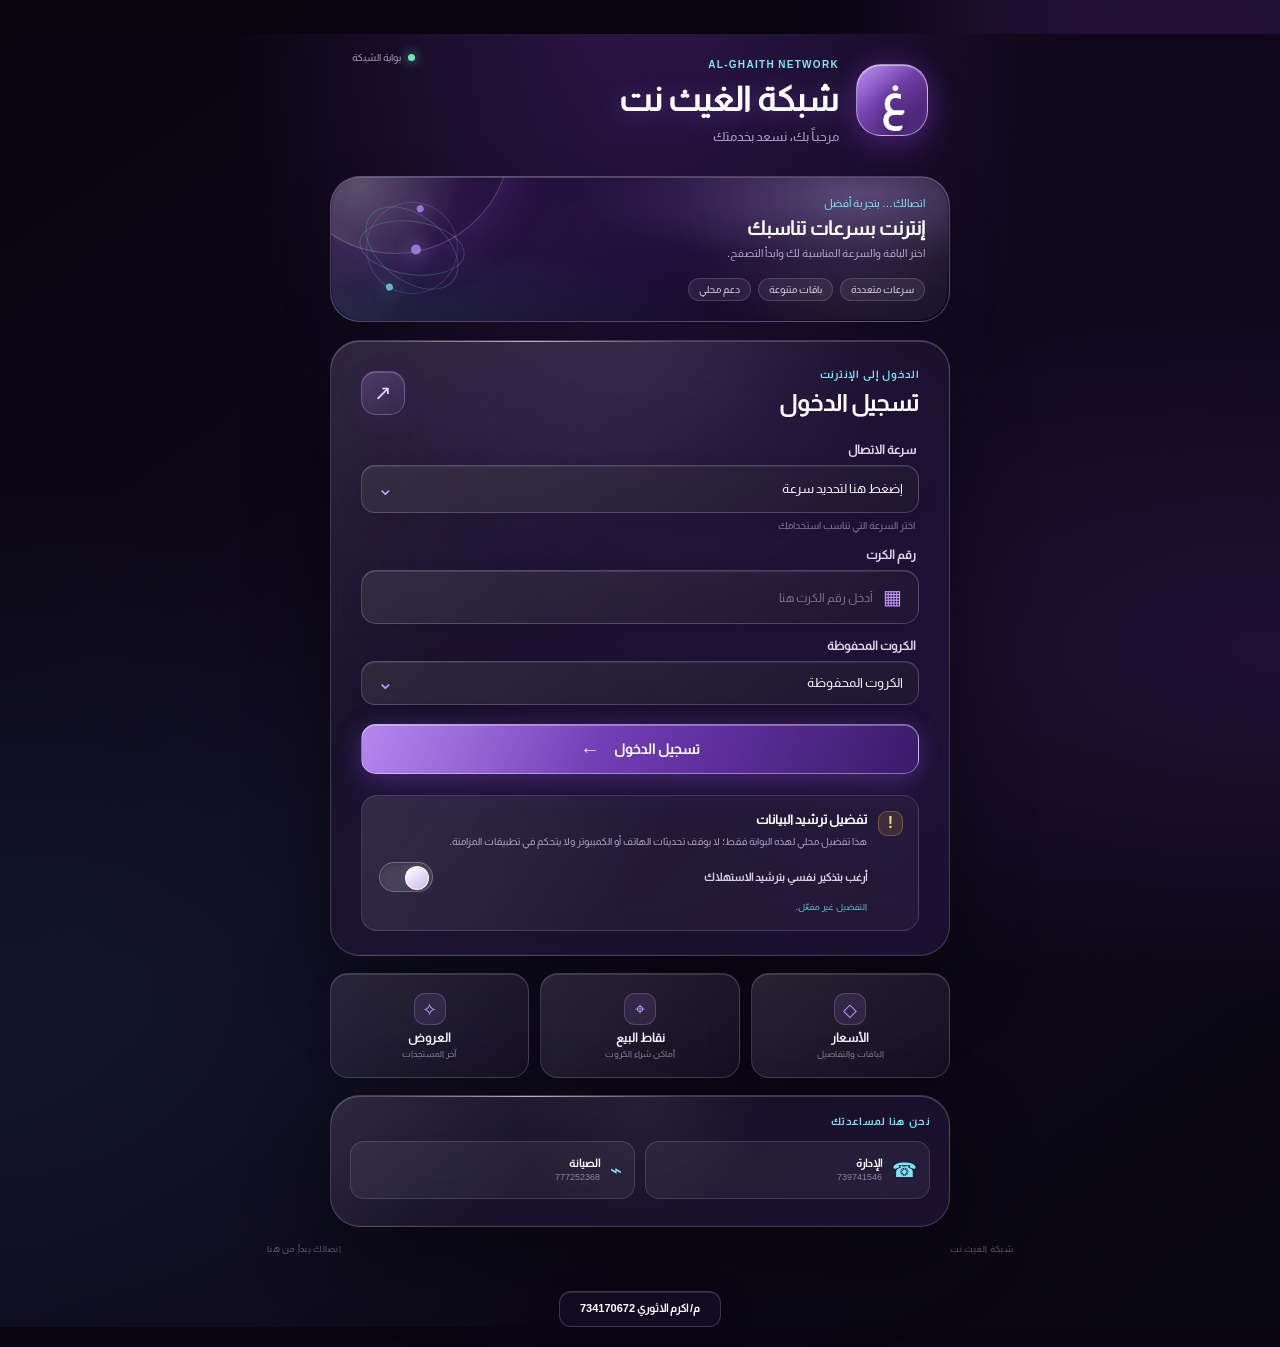
==== commit bd9a7502: "Repair local captive portal UI behavior" ====
--- a/index-2.html
+++ b/index-2.html
@@ -110,15 +110,16 @@
               <div class="login-links">
                 <div class="note-icon" aria-hidden="true">!</div>
                 <div class="note-copy">
-                  <h3>ملاحظة هامة</h3>
-                  <p>يمكنك التحكم في خيار التحديثات والمزامنة من المفتاح التالي. اختر الإعداد الذي يناسبك.</p>
+                  <h3>تفضيل ترشيد البيانات</h3>
+                  <p>هذا تفضيل محلي لهذه البوابة فقط؛ لا يوقف تحديثات الهاتف أو الكمبيوتر ولا يتحكم في تطبيقات المزامنة.</p>
                   <div class="toggle-line">
-                    <span class="toggle-caption">إعداد التحديثات</span>
+                    <span class="toggle-caption">أرغب بتذكير نفسي بترشيد الاستهلاك</span>
                     <div id="toggles">
                       <input type="checkbox" name="checkbox1" id="remember" class="ios-toggle" value="choose-auto-update-off">
-                      <label for="remember" class="checkbox-label" data-off="غير مفعّل" data-on="مفعّل"></label>
+                      <label for="remember" class="checkbox-label" data-off="التذكير متوقف" data-on="التذكير مفعّل"></label>
                     </div>
                   </div>
+                  <span id="reminderPreferenceStatus" class="preference-status" role="status" aria-live="polite"></span>
                 </div>
               </div>
             </form>
@@ -183,13 +184,14 @@
           </div>
           <div class="settings-card">
             <div class="setting-row">
-              <div><span class="setting-label">تحديثات الهاتف</span><strong id="updateStatus">—</strong></div>
-              <label class="select-box" for="remember-select"><span>تغيير الإعداد</span><select id="remember-select" class="select2"><option value="" disabled selected>تغيير التحديثات</option><option value="choose-auto-update-off">تعطيل التحديثات</option><option value="no">تفعيل التحديثات</option></select></label>
+              <div><span class="setting-label">تذكير استهلاك البيانات</span><strong id="updateStatus">—</strong></div>
+              <label class="select-box" for="remember-select"><span>تغيير الإعداد</span><select id="remember-select" class="select2"><option value="" disabled selected>إعداد التذكير</option><option value="choose-auto-update-off">تفعيل التفضيل</option><option value="no">إيقاف التفضيل</option></select></label>
             </div>
             <div class="setting-row">
               <div><span class="setting-label">السرعة التي اخترتها</span><strong id="sps">—</strong></div>
-              <label class="select-box" for="speedChange"><span>تغيير السرعة</span><select id="speedChange" class="select2" onchange="changeSpeed()"><option value="" selected hidden>تغيير السرعة</option><option value="1024K/2048k">سرعة توفير 2 ميجا</option><option value="2048K/4096k">سرعة متوسطة 4 ميجا</option><option value="4096K/8192k">سرعة عالية 8 ميجا</option><option value="64M/64M">سرعة عالية جدا</option></select></label>
-            </div>
+              <label class="select-box" for="speedChange"><span>خيارات السرعة المتاحة</span><select id="speedChange" class="select2" disabled aria-describedby="speedChangeHelp"><option value="" selected hidden>غير متاح أثناء الجلسة</option><option value="1024K/2048k">سرعة توفير 2 ميجا</option><option value="2048K/4096k">سرعة متوسطة 4 ميجا</option><option value="4096K/8192k">سرعة عالية 8 ميجا</option><option value="64M/64M">سرعة عالية جدا</option></select></label>
+            </div>
+            <p id="speedChangeHelp" class="setting-note">تغيير سرعة الجلسة من هذه القائمة غير متاح في كود الواجهة الحالي؛ لذلك أُوقفت القائمة بدل عرض تغيير لا يُنفَّذ. لم يُرسل أي طلب للراوتر.</p>
           </div>
           <button type="button" class="logout-submit app-submit" erase-cookie clear-hot-cookie>تسجيل الخروج أو استخدام كرت آخر</button>
           <div class="contact-actions status-contacts">
--- a/css/style.css
+++ b/css/style.css
@@ -328,3 +328,32 @@
 @media (prefers-reduced-motion: reduce) {
   .glass-panel::after { transition: none; }
 }
+
+/* Stage 3: truthful local preference and disabled, non-functional speed control. */
+.preference-status {
+  display: block;
+  min-height: 1.4em;
+  margin-top: 8px;
+  color: rgba(123,230,244,.78);
+  font-size: 9px;
+  line-height: 1.7;
+}
+.setting-note {
+  margin: 12px 2px 0;
+  color: rgba(232,220,255,.62);
+  font-size: 9px;
+  line-height: 1.8;
+}
+.select2:disabled {
+  opacity: .55;
+  cursor: not-allowed;
+  border-style: dashed;
+}
+.swal-actions {
+  display: flex;
+  flex-wrap: wrap;
+  justify-content: center;
+  gap: 9px;
+}
+.swal-actions .swal-button { margin: 12px 0 0; }
+.swal-box:focus { outline: none; }
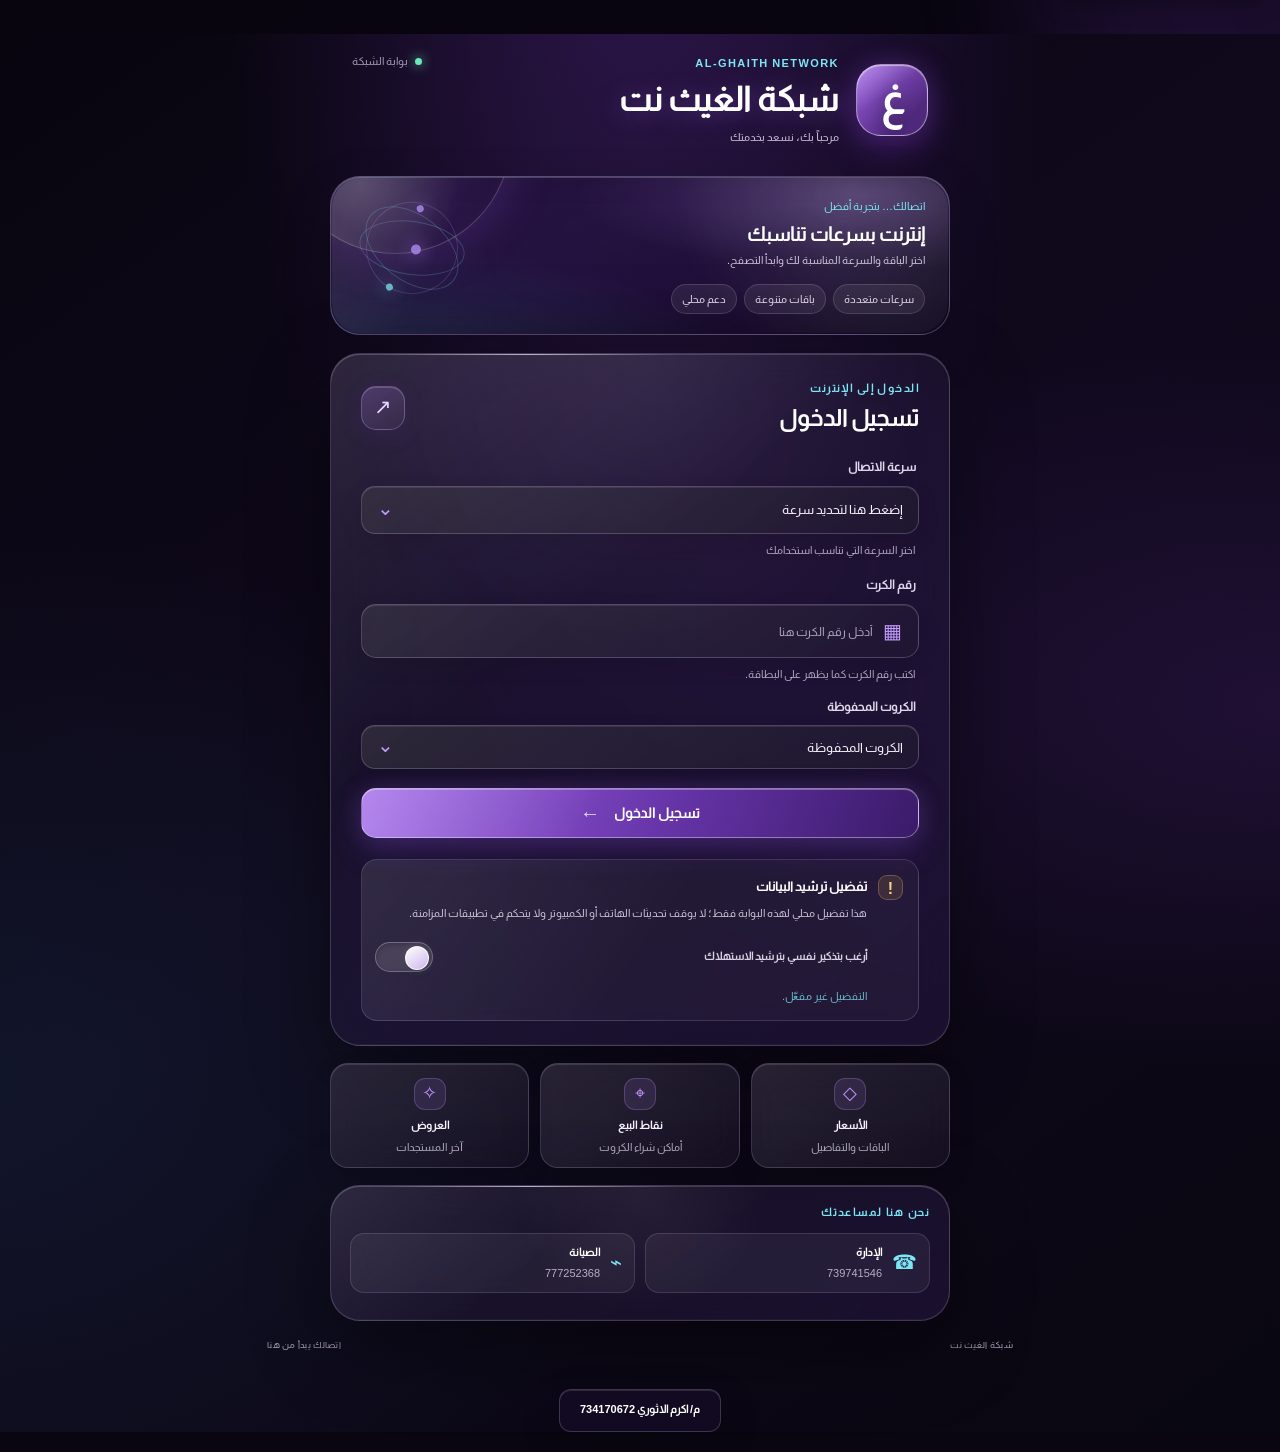
==== commit 969f7e2f: "Improve captive portal accessibility and responsive performance" ====
--- a/index-2.html
+++ b/index-2.html
@@ -14,6 +14,7 @@
   <div class="ambient-light ambient-one" aria-hidden="true"></div>
   <div class="ambient-light ambient-two" aria-hidden="true"></div>
   <div class="ambient-light ambient-three" aria-hidden="true"></div>
+  <a class="skip-link" href="#portalMain">تخطي إلى المحتوى الرئيسي</a>
   <div id="customAlert" role="dialog" aria-modal="true" aria-labelledby="alertTitle" aria-describedby="alertMessage" style="display:none;">
     <div class="alert-box">
       <div class="alert-symbol" aria-hidden="true">✦</div>
@@ -24,7 +25,7 @@
       </div>
     </div>
   </div>
-  <main class="container">
+  <main id="portalMain" class="container" tabindex="-1">
     <div class="screen">
       <div class="screen-content">
         <section class="login" aria-labelledby="portalTitle">
@@ -58,7 +59,7 @@
               <span class="heading-icon" aria-hidden="true">↗</span>
             </div>
 
-            <form name="login">
+            <form name="login" aria-label="بيانات تسجيل الدخول">
               <input type="hidden" name="dst" value="">
               <input type="hidden" name="popup" value="true">
               <p class="error" id="error" role="alert" aria-live="assertive"></p>
@@ -66,7 +67,7 @@
               <div class="field-group">
                 <label class="field-label" for="speed">سرعة الاتصال</label>
                 <div class="select-wrap">
-                  <select onchange="doLogi();" id="speed" name="domain" class="select">
+                  <select onchange="doLogi();" id="speed" name="domain" class="select" aria-describedby="speedStatus">
                     <optgroup label="يمكنك تغيير السرعة بشكل طبيعي حتى بعد تسجيل الدخول">
                       <option value="" enable-hot-blocker>إضغط هنا لتحديد سرعة</option>
                       <option value="1024K/2048k">سرعة توفير 2 ميجا</option>
@@ -83,8 +84,9 @@
                 <label class="field-label" for="cardInput">رقم الكرت</label>
                 <div class="input-shell login-field">
                   <span class="input-symbol" aria-hidden="true">▦</span>
-                  <input id="cardInput" class="login-input" name="username" type="text" value="" placeholder="أدخل رقم الكرت هنا" required autocomplete="off" inputmode="numeric" username-field rm-white-spaces improve-input to-arabic-numbers>
-                </div>
+                  <input id="cardInput" class="login-input" name="username" type="text" value="" placeholder="أدخل رقم الكرت هنا" required autocomplete="off" inputmode="numeric" aria-describedby="cardInputHelp" username-field rm-white-spaces improve-input to-arabic-numbers>
+                </div>
+                <span class="field-hint" id="cardInputHelp">اكتب رقم الكرت كما يظهر على البطاقة.</span>
               </div>
 
               <input name="password" type="hidden" placeholder="كلمة المرور" password-field>
@@ -113,10 +115,10 @@
                   <h3>تفضيل ترشيد البيانات</h3>
                   <p>هذا تفضيل محلي لهذه البوابة فقط؛ لا يوقف تحديثات الهاتف أو الكمبيوتر ولا يتحكم في تطبيقات المزامنة.</p>
                   <div class="toggle-line">
-                    <span class="toggle-caption">أرغب بتذكير نفسي بترشيد الاستهلاك</span>
+                    <label class="toggle-caption" for="remember">أرغب بتذكير نفسي بترشيد الاستهلاك</label>
                     <div id="toggles">
-                      <input type="checkbox" name="checkbox1" id="remember" class="ios-toggle" value="choose-auto-update-off">
-                      <label for="remember" class="checkbox-label" data-off="التذكير متوقف" data-on="التذكير مفعّل"></label>
+                      <input type="checkbox" name="checkbox1" id="remember" class="ios-toggle" value="choose-auto-update-off" aria-describedby="reminderPreferenceStatus">
+                      <label for="remember" class="checkbox-label" aria-hidden="true" data-off="التذكير متوقف" data-on="التذكير مفعّل"></label>
                     </div>
                   </div>
                   <span id="reminderPreferenceStatus" class="preference-status" role="status" aria-live="polite"></span>
@@ -144,7 +146,7 @@
         <section class="app glass-panel" id="price" aria-labelledby="priceTitle">
           <header class="panel-header"><span class="panel-icon" aria-hidden="true">◇</span><div><span class="eyebrow">اختر ما يناسبك</span><h2 class="title" id="priceTitle">أسعار الباقات</h2></div></header>
           <p class="panel-intro">تفاصيل الفئات والوقت والرصيد والصلاحية.</p>
-          <div class="table-wrap">
+          <div class="table-wrap" role="region" aria-label="جدول أسعار الباقات، يمكن تمريره أفقياً على الشاشات الصغيرة" tabindex="0">
             <table>
               <thead><tr><th scope="col">الفئة</th><th scope="col">الوقت</th><th scope="col">الرصيد</th><th scope="col">الصلاحية</th></tr></thead>
               <tbody>
@@ -202,7 +204,7 @@
 
         <section class="app glass-panel" id="block" aria-labelledby="blockTitle">
           <header class="panel-header"><span class="panel-icon block-icon" aria-hidden="true">!</span><div><span class="eyebrow">تنبيه أمني</span><h2 class="title" id="blockTitle">تم إيقاف المحاولات مؤقتاً</h2></div></header>
-          <div class="empty-state block-state"><span class="empty-orbit" aria-hidden="true">⌁</span><h3>انت محظور مؤقتاً</h3><p class="contact-text">لقد تم حظرك بسبب محاولات تسجيل الدخول الكثيرة الخاطئة.</p><div class="countdown-card"><span>بقي على فك الحظر</span><strong count-down-span>—</strong></div></div>
+          <div class="empty-state block-state"><span class="empty-orbit" aria-hidden="true">⌁</span><h3>انت محظور مؤقتاً</h3><p class="contact-text">لقد تم حظرك بسبب محاولات تسجيل الدخول الكثيرة الخاطئة.</p><div class="countdown-card"><span>بقي على فك الحظر</span><strong count-down-span aria-live="off">—</strong></div></div>
           <div class="bottom-info" aria-hidden="true"></div>
         </section>
       </div>
@@ -218,18 +220,52 @@
   <script src="js/main.min.js" link-login-only="http://a.net/login"></script>
   <script>
     (function () {
-      function illuminateGlass(event) {
-        var surface = event.target && event.target.closest ? event.target.closest(".glass-panel, .box") : null;
+      var supportsFinePointer = window.matchMedia &&
+        window.matchMedia("(hover: hover) and (pointer: fine)").matches;
+      var prefersReducedMotion = window.matchMedia &&
+        window.matchMedia("(prefers-reduced-motion: reduce)").matches;
+      var latestPoint = null;
+      var frameQueued = false;
+
+      function paintReflection() {
+        frameQueued = false;
+        if (!latestPoint) return;
+
+        var point = latestPoint;
+        latestPoint = null;
+        var surface = point.target && point.target.closest
+          ? point.target.closest(".glass-panel, .box")
+          : null;
+
         if (!surface) return;
         var bounds = surface.getBoundingClientRect();
         if (!bounds.width || !bounds.height) return;
-        var x = Math.max(0, Math.min(100, ((event.clientX - bounds.left) / bounds.width) * 100));
-        var y = Math.max(0, Math.min(100, ((event.clientY - bounds.top) / bounds.height) * 100));
+
+        var x = Math.max(0, Math.min(100, ((point.x - bounds.left) / bounds.width) * 100));
+        var y = Math.max(0, Math.min(100, ((point.y - bounds.top) / bounds.height) * 100));
         surface.style.setProperty("--pointer-x", x + "%");
         surface.style.setProperty("--pointer-y", y + "%");
       }
-      document.addEventListener("pointermove", illuminateGlass, { passive: true });
-      document.addEventListener("pointerdown", illuminateGlass, { passive: true });
+
+      function queueReflection(event) {
+        if (event.pointerType === "touch") return;
+        latestPoint = { target: event.target, x: event.clientX, y: event.clientY };
+        if (frameQueued) return;
+
+        frameQueued = true;
+        if (typeof window.requestAnimationFrame === "function") {
+          window.requestAnimationFrame(paintReflection);
+        } else {
+          window.setTimeout(paintReflection, 16);
+        }
+      }
+
+      if (!prefersReducedMotion) {
+        if (supportsFinePointer) {
+          document.addEventListener("pointermove", queueReflection, { passive: true });
+        }
+        document.addEventListener("pointerdown", queueReflection, { passive: true });
+      }
     })();
   </script>
 </body>
--- a/css/style.css
+++ b/css/style.css
@@ -357,3 +357,419 @@
 }
 .swal-actions .swal-button { margin: 12px 0 0; }
 .swal-box:focus { outline: none; }
+
+
+/* Stage 4 — accessibility, responsive layout, and rendering-cost refinements. */
+:root {
+  --subtle: rgba(238, 230, 250, .72);
+  --muted: rgba(240, 232, 251, .82);
+}
+
+html {
+  -webkit-text-size-adjust: 100%;
+  text-size-adjust: 100%;
+}
+
+body {
+  line-height: 1.65;
+}
+
+.ambient-light {
+  width: 28rem;
+  height: 28rem;
+  filter: blur(62px);
+  opacity: .16;
+  animation: none;
+}
+
+.ambient-two,
+.ambient-three {
+  animation: none;
+}
+
+.box {
+  animation: none;
+}
+
+.glass-panel {
+  backdrop-filter: blur(22px) saturate(150%);
+  -webkit-backdrop-filter: blur(22px) saturate(150%);
+}
+
+.nav-card {
+  backdrop-filter: blur(14px);
+  -webkit-backdrop-filter: blur(14px);
+}
+
+.portal-footer {
+  color: rgba(235, 225, 248, .7);
+}
+
+.nav-card small,
+.contact-action small,
+.field-hint,
+.feature-description,
+.feature-pills span,
+.brand-copy p,
+.online-indicator,
+.setting-label,
+.select-box > span,
+.brand-kicker,
+.eyebrow,
+.data span,
+.service-number {
+  font-size: 11px;
+}
+
+.preference-status,
+.setting-note {
+  font-size: 11px;
+}
+
+.login-input::placeholder {
+  color: rgba(239, 231, 250, .68);
+}
+
+.select2 {
+  min-height: 44px;
+}
+
+.table-wrap {
+  overscroll-behavior-x: contain;
+  -webkit-overflow-scrolling: touch;
+  scroll-margin-block: 16px;
+}
+
+.toggle-caption {
+  display: inline-flex;
+  align-items: center;
+  min-height: 44px;
+  cursor: pointer;
+  line-height: 1.6;
+}
+
+#toggles {
+  width: 62px;
+  min-width: 62px;
+  min-height: 44px;
+  display: flex;
+  align-items: center;
+}
+
+.checkbox-label {
+  width: 58px;
+  height: 44px;
+  flex: 0 0 58px;
+}
+
+.checkbox-label::before {
+  top: 8px;
+  right: 3px;
+  width: 26px;
+  height: 26px;
+}
+
+.ios-toggle:checked + .checkbox-label::before {
+  transform: translateX(-26px);
+}
+
+.skip-link {
+  position: fixed;
+  z-index: 10001;
+  top: 12px;
+  right: 12px;
+  padding: 12px 18px;
+  color: #fff;
+  border: 1px solid rgba(255,255,255,.55);
+  border-radius: 12px;
+  background: #4b2479;
+  box-shadow: 0 8px 25px rgba(0,0,0,.35);
+  transform: translateY(calc(-100% - 18px));
+  transition: transform .18s ease;
+}
+
+.skip-link:focus,
+.skip-link:focus-visible {
+  transform: translateY(0);
+}
+
+:where(a, button, input, select, textarea, [tabindex]):focus-visible {
+  outline: 3px solid #9beaf4;
+  outline-offset: 3px;
+}
+
+.ios-toggle:focus-visible + .checkbox-label {
+  outline: 3px solid #9beaf4;
+  outline-offset: 4px;
+}
+
+#portalMain:focus,
+.panel-header h2:focus {
+  outline: 3px solid #9beaf4;
+  outline-offset: 5px;
+  border-radius: 5px;
+}
+
+@supports (min-height: 100svh) {
+  .screen {
+    min-height: calc(100svh - 68px);
+  }
+}
+
+@media (min-width: 900px) and (hover: hover) and (prefers-reduced-motion: no-preference) {
+  .ambient-one {
+    animation: ambient-drift 34s ease-in-out infinite alternate;
+  }
+}
+
+@media (max-width: 767px) {
+  .container {
+    width: min(100% - 24px, 620px);
+  }
+
+  .glass-panel {
+    backdrop-filter: blur(15px) saturate(140%);
+    -webkit-backdrop-filter: blur(15px) saturate(140%);
+  }
+
+  .nav-card {
+    backdrop-filter: blur(10px);
+    -webkit-backdrop-filter: blur(10px);
+  }
+
+  .ambient-light {
+    width: 21rem;
+    height: 21rem;
+    filter: blur(48px);
+    opacity: .12;
+  }
+}
+
+@media (max-width: 540px) {
+  .container {
+    width: min(100% - 20px, 620px);
+  }
+
+  .screen {
+    min-height: calc(100vh - 40px);
+  }
+
+  .glass-panel {
+    backdrop-filter: blur(12px) saturate(135%);
+    -webkit-backdrop-filter: blur(12px) saturate(135%);
+  }
+
+  .nav-card {
+    backdrop-filter: none;
+    -webkit-backdrop-filter: none;
+  }
+
+  .feature-pills span {
+    padding: 6px 9px;
+  }
+
+  .contact-action {
+    min-height: 58px;
+  }
+
+  .portal-footer {
+    font-size: 11px;
+  }
+}
+
+@media (max-width: 360px) {
+  .container {
+    width: calc(100% - 16px);
+  }
+
+  .brand-header {
+    gap: 9px;
+    padding-inline: 6px;
+  }
+
+  .brand-copy h1 {
+    font-size: 20px;
+  }
+
+  .brand-kicker {
+    font-size: 9px;
+    letter-spacing: .08em;
+  }
+
+  .login-form {
+    padding-inline: 13px;
+  }
+
+  .portal-nav {
+    gap: 5px;
+  }
+
+  .nav-card {
+    min-height: 88px;
+  }
+
+  .nav-card small {
+    display: none;
+  }
+
+  .setting-row {
+    min-width: 0;
+  }
+}
+
+@media (max-height: 540px) and (orientation: landscape) {
+  .container {
+    margin-block: 12px;
+  }
+
+  .brand-header {
+    min-height: 96px;
+    padding-block: 12px;
+  }
+
+  .brand-mark {
+    width: 54px;
+    height: 54px;
+    flex-basis: 54px;
+    border-radius: 17px;
+    font-size: 31px;
+  }
+
+  .box {
+    min-height: 116px;
+  }
+}
+
+@media (hover: none) {
+  .glass-panel::after {
+    display: none;
+  }
+
+  .nav-card:hover,
+  .contact-action:hover,
+  .login-submit:hover,
+  .app-submit:hover {
+    transform: none;
+    filter: none;
+  }
+}
+
+@media (prefers-reduced-transparency: reduce) {
+  .glass-panel,
+  .box,
+  .nav-card,
+  .contact-action {
+    background: rgba(24, 14, 42, .96);
+    backdrop-filter: none;
+    -webkit-backdrop-filter: none;
+  }
+
+  .ambient-light,
+  .glass-panel::after,
+  .box::before {
+    display: none;
+  }
+}
+
+@media (prefers-contrast: more) {
+  :root {
+    --muted: #f4edff;
+    --subtle: #e7dbf8;
+    --line: rgba(255,255,255,.6);
+  }
+
+  .glass-panel,
+  .box,
+  .nav-card,
+  .contact-action,
+  .input-shell,
+  .select,
+  #se,
+  .select2 {
+    border-color: rgba(255,255,255,.62);
+  }
+
+  .portal-footer {
+    color: #f4edff;
+  }
+}
+
+@media (forced-colors: active) {
+  .glass-panel,
+  .box,
+  .nav-card,
+  .contact-action,
+  .input-shell,
+  .select,
+  #se,
+  .select2,
+  .login-submit,
+  .app-submit {
+    color: CanvasText;
+    background: Canvas;
+    border: 1px solid ButtonText;
+    box-shadow: none;
+    forced-color-adjust: auto;
+  }
+
+  .brand-mark,
+  .heading-icon,
+  .panel-icon,
+  .success-mark,
+  .note-icon,
+  .nav-icon {
+    color: CanvasText;
+    background: Canvas;
+    border: 1px solid ButtonText;
+    box-shadow: none;
+  }
+
+  :where(a, button, input, select, textarea, [tabindex]):focus-visible,
+  .ios-toggle:focus-visible + .checkbox-label {
+    outline: 3px solid Highlight;
+  }
+
+  .ambient-light,
+  .feature-orbit,
+  .glass-panel::before,
+  .glass-panel::after {
+    display: none;
+  }
+}
+
+@media (prefers-reduced-motion: reduce) {
+  .ambient-light,
+  .box,
+  .glass-panel::after {
+    animation: none !important;
+    transition: none !important;
+  }
+
+  .skip-link {
+    transition: none;
+  }
+}
+
+/* Keep compact Arabic helper copy legible at narrow widths. */
+.login-links p,
+.nav-card > span:nth-child(2) {
+  font-size: 11px;
+}
+
+.alert-box button,
+.swal-button,
+.skip-link {
+  min-height: 44px;
+}
+
+@media (max-width: 540px) {
+  .nav-card > span:nth-child(2) {
+    font-size: 11px;
+  }
+}
+
+@media (max-width: 360px) {
+  .nav-card > span:nth-child(2) {
+    font-size: 11px;
+  }
+}
